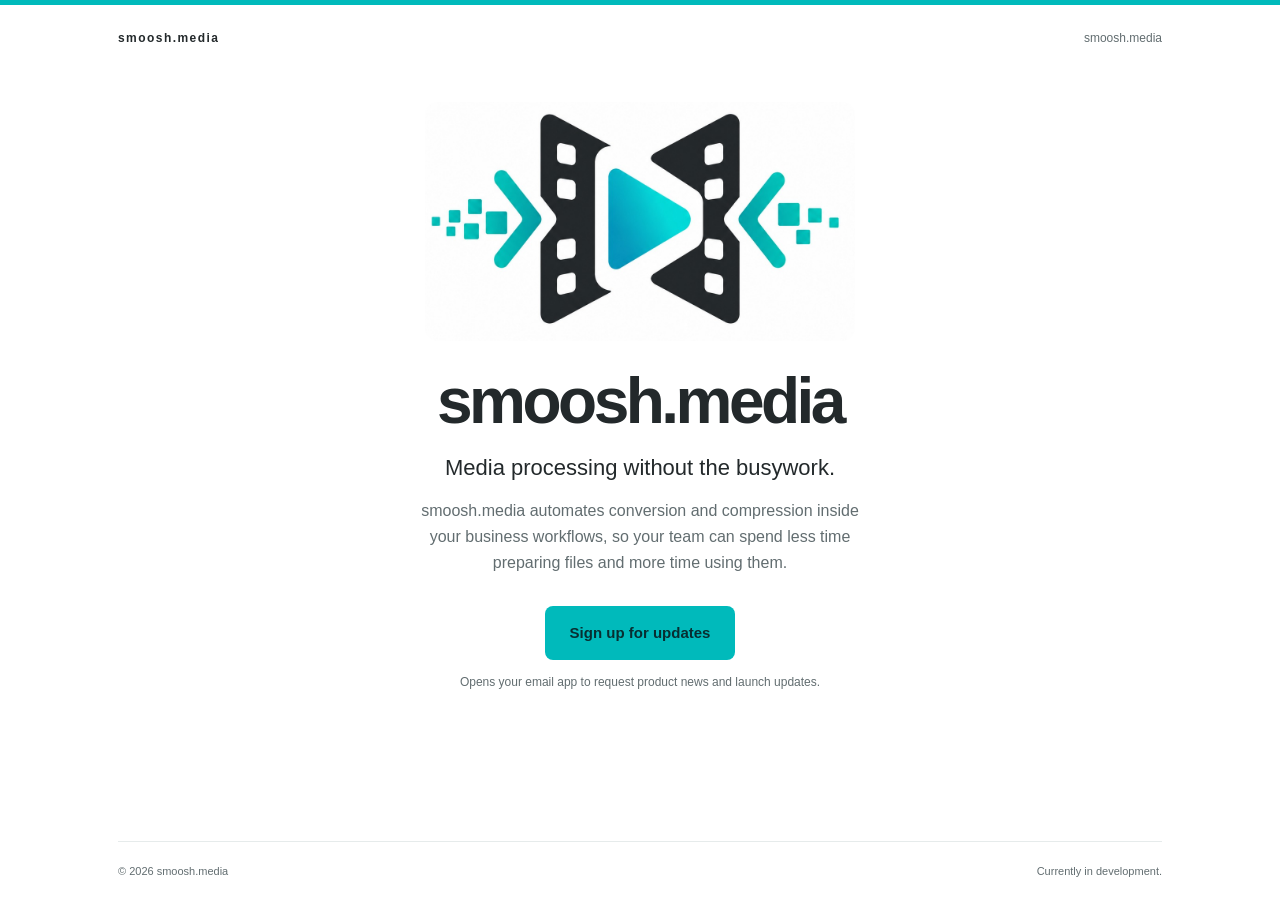
==== index.html @ e1766c4e "Launch smoosh.media landing page" ====
<!doctype html>
<html lang="en">
  <head>
    <meta charset="utf-8">
    <meta name="viewport" content="width=device-width, initial-scale=1">
    <meta name="color-scheme" content="light">
    <meta name="theme-color" content="#ffffff">
    <title>smoosh.media — Media processing without the busywork</title>
    <meta name="description" content="Automatic media conversion and compression inside your business workflows. Spend less time preparing files and more time using them. Sign up for product news and launch updates.">
    <link rel="canonical" href="https://smoosh.media/">
    <meta property="og:type" content="website">
    <meta property="og:site_name" content="smoosh.media">
    <meta property="og:title" content="smoosh.media — Media processing without the busywork">
    <meta property="og:description" content="Automatic conversion and compression inside your business workflows. Spend less time preparing files and more time using them.">
    <meta property="og:url" content="https://smoosh.media/">
    <meta property="og:image" content="https://smoosh.media/assets/logo.jpg">
    <meta property="og:image:alt" content="smoosh.media logo: a teal play button between charcoal film strips">
    <meta property="og:image:width" content="1254">
    <meta property="og:image:height" content="1254">
    <meta name="twitter:card" content="summary">
    <link rel="icon" type="image/jpeg" href="assets/logo.jpg">
    <link rel="stylesheet" href="styles.css">
  </head>
  <body>
    <div class="site">
      <header class="site-header">
        <span class="brand">smoosh.media</span>
        <span class="domain">smoosh.media</span>
      </header>
      <main class="hero">
        <div class="logo">
          <img src="assets/logo.jpg" alt="smoosh.media logo: a teal play button between charcoal film strips" width="1254" height="1254" fetchpriority="high" decoding="async">
        </div>
        <h1>smoosh.media</h1>
        <p class="tagline">Media processing without the busywork.</p>
        <p class="about">smoosh.media automates conversion and compression inside your business workflows, so your team can spend less time preparing files and more time using them.</p>
        <a class="signup" href="mailto:anactualhuman@duck.com?subject=smoosh.media%20updates&amp;body=Please%20add%20me%20to%20smoosh.media%20product%20news%20and%20launch%20updates." aria-describedby="signup-description">Sign up for updates</a>
        <p class="caption" id="signup-description">Opens your email app to request product news and launch updates.</p>
      </main>
      <footer class="site-footer">
        <span>© 2026 smoosh.media</span>
        <span>Currently in development.</span>
      </footer>
    </div>
  </body>
</html>
---- styles.css ----
:root {
  color-scheme: light;
  --paper: #ffffff;
  --ink: #23292b;
  --muted: #626d70;
  --line: #e6ebeb;
  --teal: #00babb;
  font-family: Arial, Helvetica, sans-serif;
  color: var(--ink);
  background: var(--paper);
  -webkit-text-size-adjust: 100%;
}

* {
  box-sizing: border-box;
}

body {
  margin: 0;
  border-top: 5px solid var(--teal);
  background: var(--paper);
}

.site {
  max-width: 1120px;
  min-height: calc(100svh - 5px);
  margin-inline: auto;
  display: flex;
  flex-direction: column;
  container-type: inline-size;
}

.site-header {
  display: flex;
  justify-content: space-between;
  align-items: center;
  gap: 20px;
  padding: 25px 38px;
  font-size: 12px;
  line-height: 1.4;
}

.brand {
  font-weight: 700;
  letter-spacing: .12em;
}

.domain {
  color: var(--muted);
}

.hero {
  flex: 1;
  padding: 30px 28px 68px;
  text-align: center;
}

.logo {
  position: relative;
  overflow: hidden;
  width: min(430px, 100%);
  aspect-ratio: 1.8 / 1;
  margin: 0 auto 26px;
  background: var(--paper);
  border-radius: 14px;
}

.logo img {
  display: block;
  position: absolute;
  width: 115%;
  max-width: none;
  height: auto;
  left: -7.5%;
  top: -50%;
}

h1 {
  margin: 0;
  font-size: clamp(39px, 7.6cqw, 64px);
  line-height: 1.08;
  letter-spacing: -.055em;
  font-weight: 750;
}

.tagline {
  margin: 17px 0 14px;
  font-size: clamp(18px, 2.6cqw, 22px);
  line-height: 1.4;
}

.about {
  max-width: 470px;
  margin: 0 auto;
  color: var(--muted);
  font-size: 16px;
  line-height: 1.65;
}

.signup {
  display: inline-flex;
  justify-content: center;
  align-items: center;
  margin-top: 29px;
  padding: 17px 25px;
  border-radius: 8px;
  background: var(--teal);
  color: #082e31;
  font-size: 15px;
  font-weight: 700;
  line-height: 1.35;
  text-decoration: none;
}

.signup:hover {
  background: #09ccca;
}

.signup:focus-visible {
  outline: 3px solid var(--ink);
  outline-offset: 4px;
}

.caption {
  max-width: 470px;
  margin: 13px auto 0;
  color: var(--muted);
  font-size: 12px;
  line-height: 1.5;
}

.site-footer {
  display: flex;
  flex-wrap: wrap;
  justify-content: space-between;
  gap: 16px;
  margin: 0 38px;
  padding: 21px 0;
  border-top: 1px solid var(--line);
  color: var(--muted);
  font-size: 11px;
  line-height: 1.5;
}

@media (max-width: 440px) {
  .site-header {
    padding: 22px;
    font-size: 11px;
  }

  .hero {
    padding: 27px 22px 45px;
  }

  .logo {
    margin-bottom: 24px;
  }

  .tagline {
    max-width: 250px;
    margin: 17px auto 14px;
  }

  .about {
    font-size: 15px;
  }

  .site-footer {
    margin-inline: 22px;
  }
}
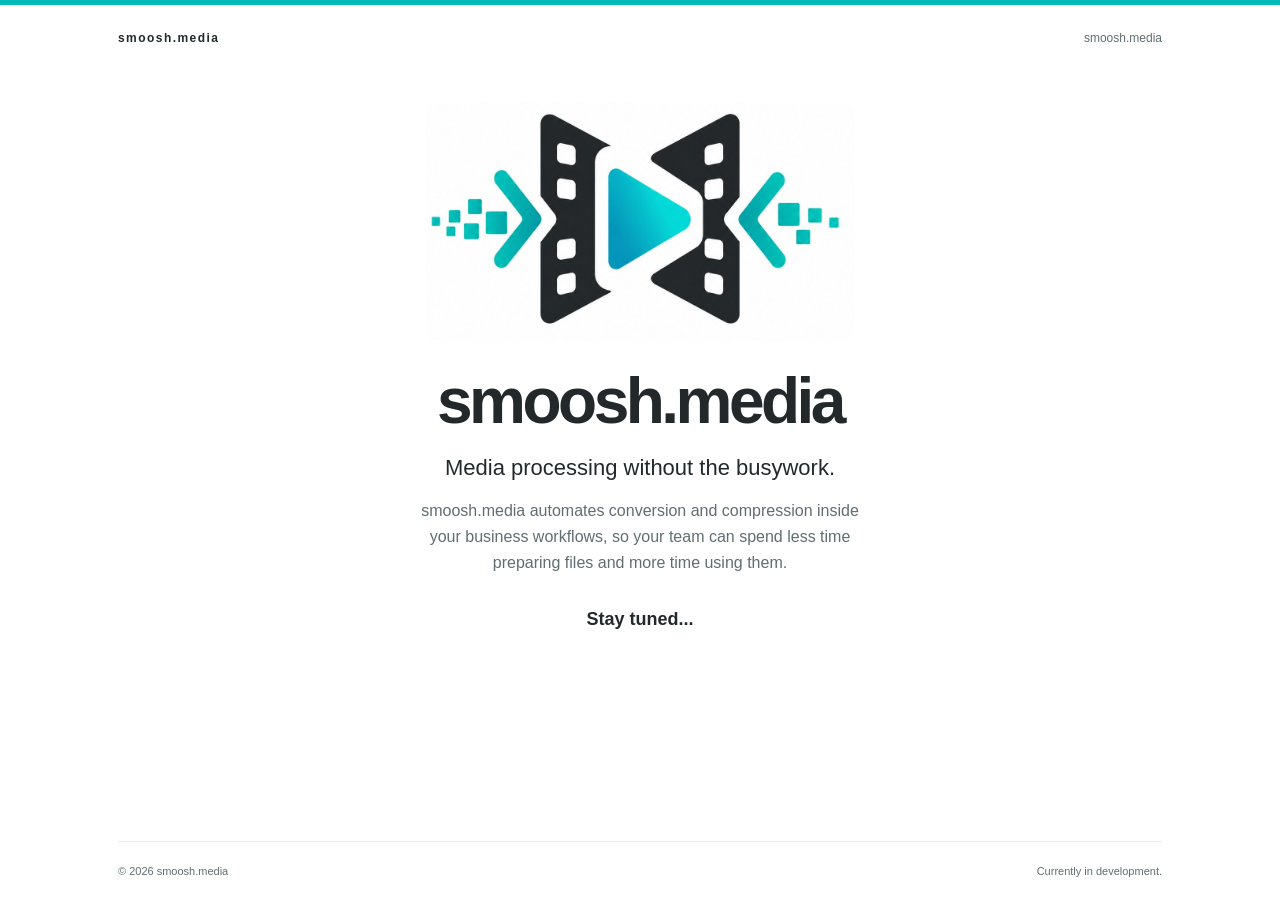
==== commit 109cf39b: "Replace signup button with Stay tuned message" ====
--- a/index.html
+++ b/index.html
@@ -6,7 +6,7 @@
     <meta name="color-scheme" content="light">
     <meta name="theme-color" content="#ffffff">
     <title>smoosh.media — Media processing without the busywork</title>
-    <meta name="description" content="Automatic media conversion and compression inside your business workflows. Spend less time preparing files and more time using them. Sign up for product news and launch updates.">
+    <meta name="description" content="Automatic media conversion and compression inside your business workflows. Spend less time preparing files and more time using them. Stay tuned...">
     <link rel="canonical" href="https://smoosh.media/">
     <meta property="og:type" content="website">
     <meta property="og:site_name" content="smoosh.media">
@@ -34,8 +34,7 @@
         <h1>smoosh.media</h1>
         <p class="tagline">Media processing without the busywork.</p>
         <p class="about">smoosh.media automates conversion and compression inside your business workflows, so your team can spend less time preparing files and more time using them.</p>
-        <a class="signup" href="mailto:anactualhuman@duck.com?subject=smoosh.media%20updates&amp;body=Please%20add%20me%20to%20smoosh.media%20product%20news%20and%20launch%20updates." aria-describedby="signup-description">Sign up for updates</a>
-        <p class="caption" id="signup-description">Opens your email app to request product news and launch updates.</p>
+        <p class="stay-tuned">Stay tuned...</p>
       </main>
       <footer class="site-footer">
         <span>© 2026 smoosh.media</span>
--- a/styles.css
+++ b/styles.css
@@ -97,35 +97,11 @@
   line-height: 1.65;
 }
 
-.signup {
-  display: inline-flex;
-  justify-content: center;
-  align-items: center;
-  margin-top: 29px;
-  padding: 17px 25px;
-  border-radius: 8px;
-  background: var(--teal);
-  color: #082e31;
-  font-size: 15px;
+.stay-tuned {
+  margin: 29px 0 0;
+  color: var(--ink);
+  font-size: 18px;
   font-weight: 700;
-  line-height: 1.35;
-  text-decoration: none;
-}
-
-.signup:hover {
-  background: #09ccca;
-}
-
-.signup:focus-visible {
-  outline: 3px solid var(--ink);
-  outline-offset: 4px;
-}
-
-.caption {
-  max-width: 470px;
-  margin: 13px auto 0;
-  color: var(--muted);
-  font-size: 12px;
   line-height: 1.5;
 }
 
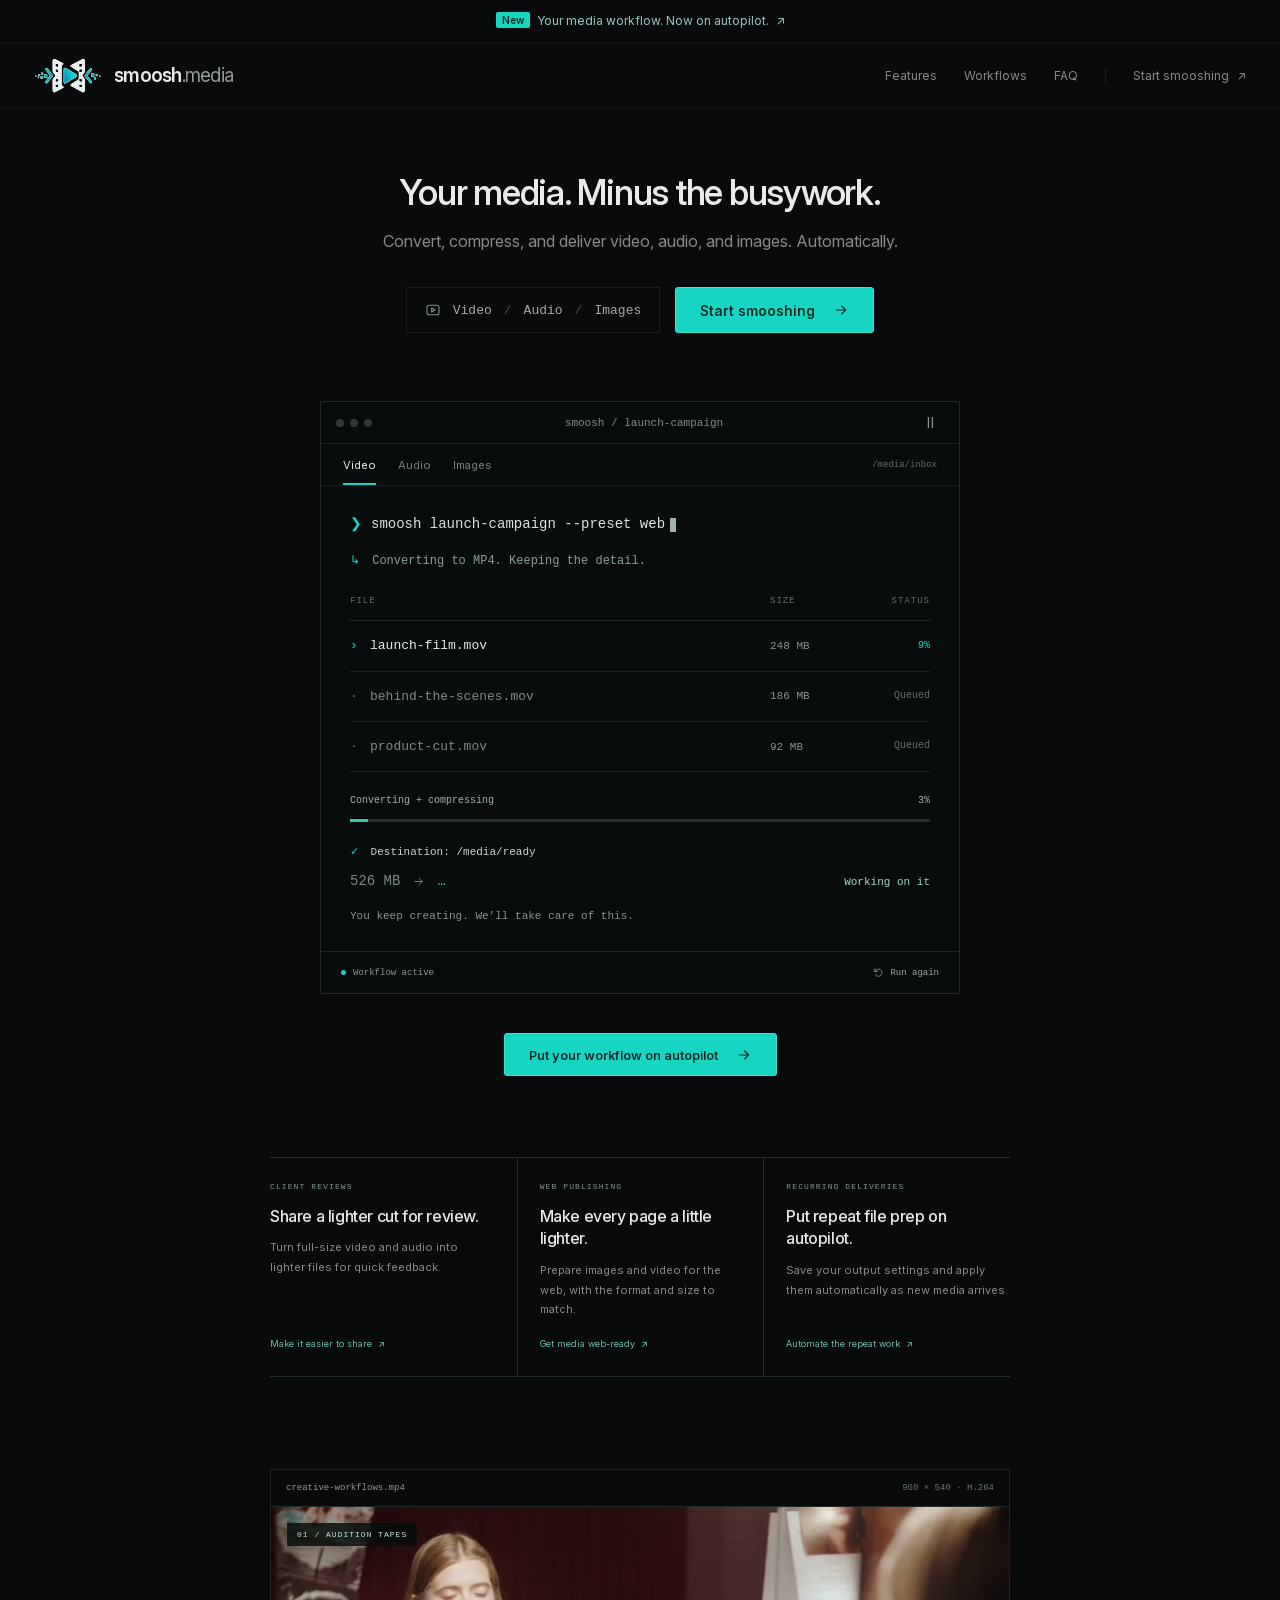
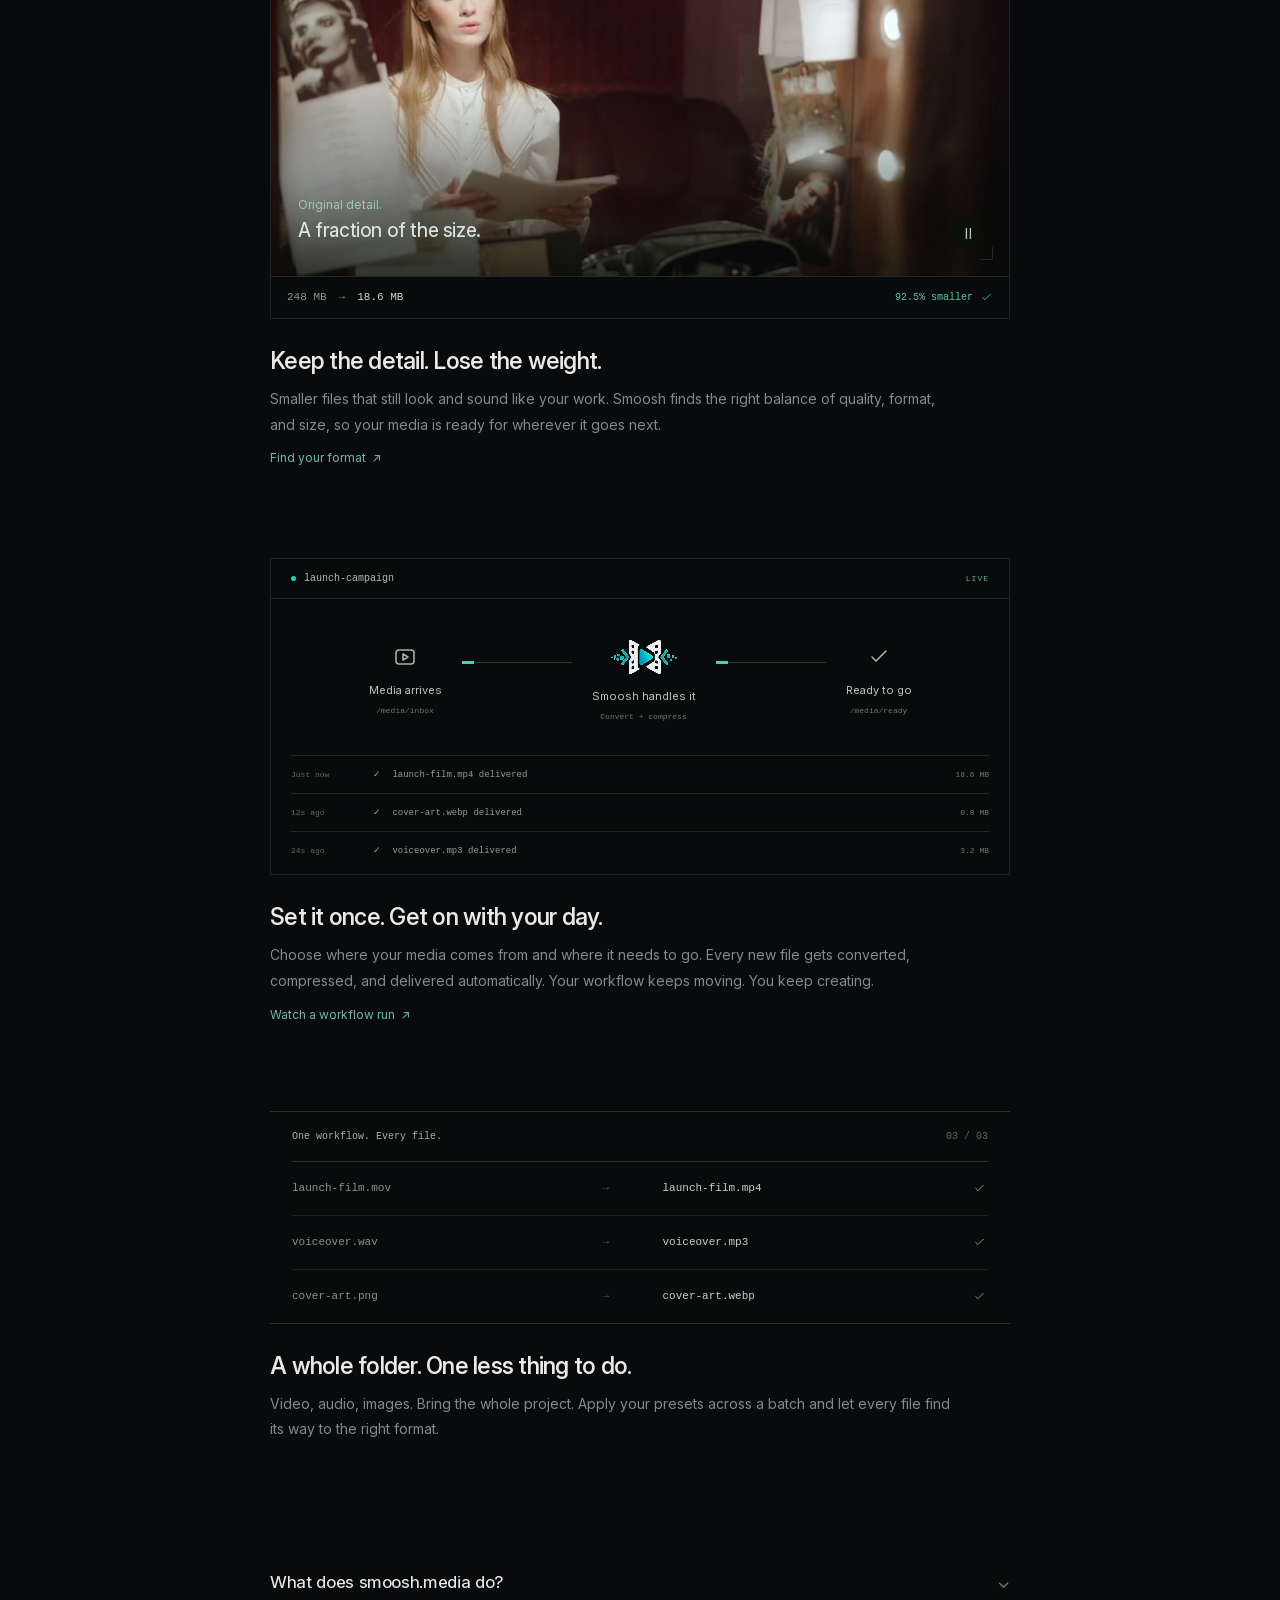
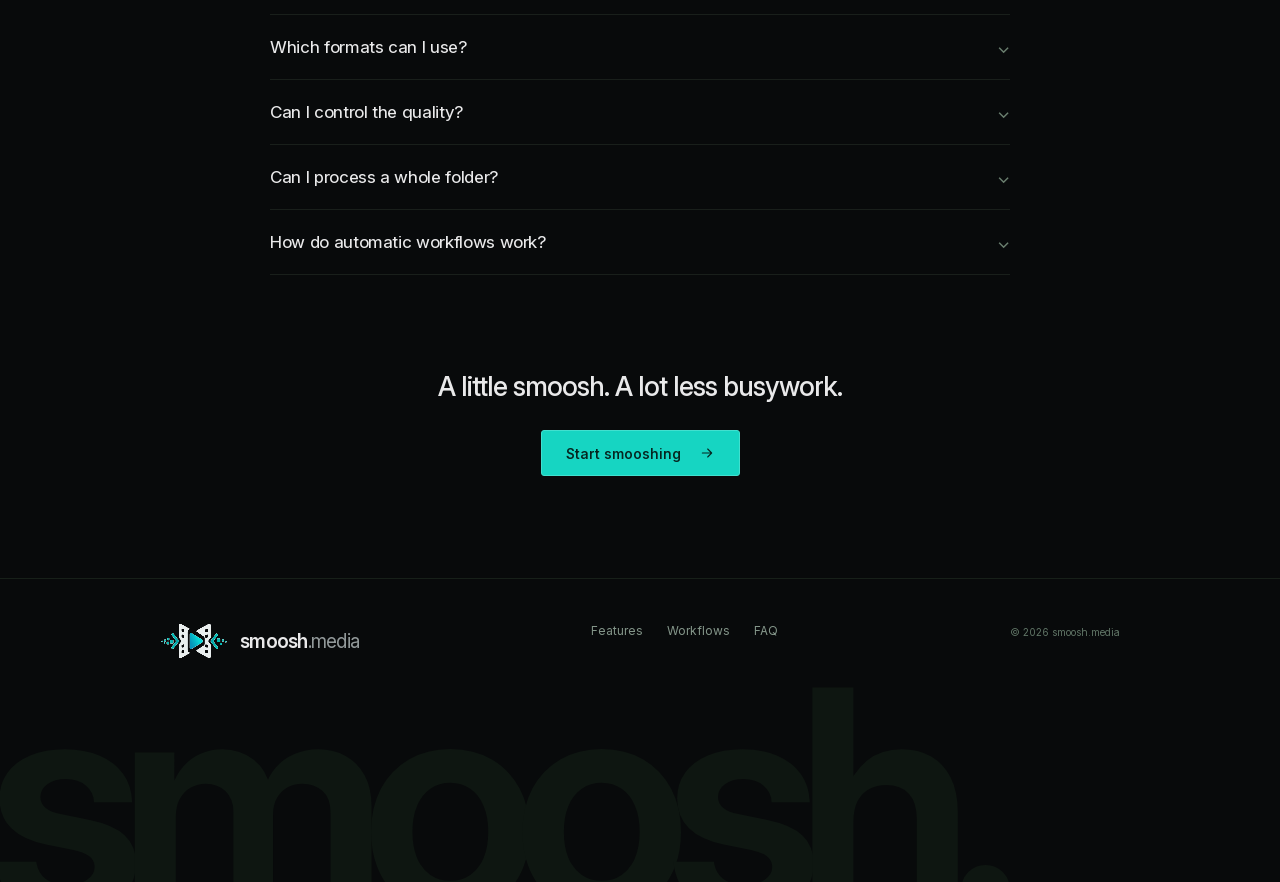
==== commit 508252b5: "Launch redesigned Smoosh Media site with creative workflow montage" ====
--- a/index.html
+++ b/index.html
@@ -1,45 +1,125 @@
 <!doctype html>
 <html lang="en">
-  <head>
-    <meta charset="utf-8">
-    <meta name="viewport" content="width=device-width, initial-scale=1">
-    <meta name="color-scheme" content="light">
-    <meta name="theme-color" content="#ffffff">
-    <title>smoosh.media — Media processing without the busywork</title>
-    <meta name="description" content="Automatic media conversion and compression inside your business workflows. Spend less time preparing files and more time using them. Stay tuned...">
-    <link rel="canonical" href="https://smoosh.media/">
-    <meta property="og:type" content="website">
-    <meta property="og:site_name" content="smoosh.media">
-    <meta property="og:title" content="smoosh.media — Media processing without the busywork">
-    <meta property="og:description" content="Automatic conversion and compression inside your business workflows. Spend less time preparing files and more time using them.">
-    <meta property="og:url" content="https://smoosh.media/">
-    <meta property="og:image" content="https://smoosh.media/assets/logo.jpg">
-    <meta property="og:image:alt" content="smoosh.media logo: a teal play button between charcoal film strips">
-    <meta property="og:image:width" content="1254">
-    <meta property="og:image:height" content="1254">
-    <meta name="twitter:card" content="summary">
-    <link rel="icon" type="image/jpeg" href="assets/logo.jpg">
-    <link rel="stylesheet" href="styles.css">
-  </head>
-  <body>
-    <div class="site">
-      <header class="site-header">
-        <span class="brand">smoosh.media</span>
-        <span class="domain">smoosh.media</span>
-      </header>
-      <main class="hero">
-        <div class="logo">
-          <img src="assets/logo.jpg" alt="smoosh.media logo: a teal play button between charcoal film strips" width="1254" height="1254" fetchpriority="high" decoding="async">
+<head>
+  <meta charset="utf-8">
+  <meta name="viewport" content="width=device-width, initial-scale=1">
+  <meta name="color-scheme" content="dark">
+  <meta name="theme-color" content="#090b0c">
+  <title>smoosh.media — Media processing without the busywork</title>
+  <meta name="description" content="Convert, compress, and deliver video, audio, and images. Automatically. Your media, minus the busywork.">
+  <link rel="canonical" href="https://smoosh.media/">
+  <meta property="og:type" content="website">
+  <meta property="og:site_name" content="smoosh.media">
+  <meta property="og:title" content="smoosh.media — Media processing without the busywork">
+  <meta property="og:description" content="Convert, compress, and deliver video, audio, and images. Automatically. Your media, minus the busywork.">
+  <meta property="og:url" content="https://smoosh.media/">
+  <meta property="og:image" content="https://smoosh.media/assets/logo.jpg">
+  <meta property="og:image:alt" content="smoosh.media logo: a teal play button between charcoal film strips">
+  <meta property="og:image:width" content="1254">
+  <meta property="og:image:height" content="1254">
+  <meta name="twitter:card" content="summary">
+  <link rel="icon" type="image/jpeg" href="assets/logo.jpg">
+  <link rel="stylesheet" href="styles.css">
+  <script src="script.js" defer></script>
+</head>
+<body>
+  <svg class="icon-library" xmlns="http://www.w3.org/2000/svg" aria-hidden="true">
+    <symbol id="icon-arrow" viewBox="0 0 24 24"><path d="M5 12h14m-6-6 6 6-6 6"/></symbol>
+    <symbol id="icon-video" viewBox="0 0 24 24"><rect x="3" y="5" width="18" height="14" rx="3"/><path d="m10 9 5 3-5 3Z"/></symbol>
+    <symbol id="icon-audio" viewBox="0 0 24 24"><path d="M4 10v4m4-7v10m4-14v18m4-14v10m4-7v4"/></symbol>
+    <symbol id="icon-image" viewBox="0 0 24 24"><rect x="3" y="3" width="18" height="18" rx="3"/><circle cx="8" cy="8" r="1"/><path d="m3 17 6-6 4 4 3-3 5 5"/></symbol>
+    <symbol id="icon-check" viewBox="0 0 24 24"><path d="m5 12 4 4L19 6"/></symbol>
+    <symbol id="icon-replay" viewBox="0 0 24 24"><path d="M4 10a8 8 0 1 1 1 7M4 4v6h6"/></symbol>
+    <symbol id="icon-github" viewBox="0 0 24 24"><path d="M9 19c-4 1-4-2-6-2m13 5v-3.5c0-1-.3-1.7-.8-2.2 2.8-.3 5.8-1.4 5.8-6.3a5 5 0 0 0-1.3-3.5c.1-.4.6-1.7-.1-3.5 0 0-1.1-.4-3.6 1.3a12 12 0 0 0-6 0C6.5 2.6 5.4 3 5.4 3c-.7 1.8-.2 3.1-.1 3.5A5 5 0 0 0 4 10c0 4.9 3 6 5.8 6.3-.5.5-.8 1.2-.8 2.2V22"/></symbol>
+  </svg>
+  <a class="skip-link" href="#main">Skip to content</a>
+  <div class="announcement"><a href="#automate"><span class="new-label">New</span> Your media workflow. Now on autopilot. <span aria-hidden="true">↗</span></a></div>
+  <header class="site-header">
+    <a class="brand" href="./" aria-label="smoosh.media home"><span class="brand-logo" aria-hidden="true"><img src="assets/logo-dark.svg" alt="" width="1080" height="560" decoding="async"></span>smoosh<span class="brand-domain">.media</span></a>
+    <nav aria-label="Main navigation"><a href="#compress">Features</a><a href="#automate">Workflows</a><a href="#faq">FAQ</a><a class="nav-start" href="#workflow">Start smooshing <span aria-hidden="true">↗</span></a></nav>
+  </header>
+  <main id="main">
+    <section class="hero" aria-labelledby="hero-title">
+      <h1 id="hero-title">Your media. Minus the busywork.</h1>
+      <p>Convert, compress, and deliver video, audio, and images. Automatically.</p>
+      <div class="hero-actions"><span class="format-command"><svg class="icon" aria-hidden="true"><use href="#icon-video"/></svg> Video <span>/</span> Audio <span>/</span> Images</span><a class="button" href="#workflow">Start smooshing <svg class="icon" aria-hidden="true"><use href="#icon-arrow"/></svg></a></div>
+    </section>
+
+    <section class="workflow-section" id="workflow" aria-labelledby="workflow-title">
+      <div class="workflow-screen" data-stage="complete">
+        <div class="window-bar"><span class="window-dots" aria-hidden="true"><i></i><i></i><i></i></span><h2 id="workflow-title">smoosh / launch-campaign</h2><button id="workflow-toggle" class="icon-button" type="button" aria-label="Pause workflow animation"><span class="pause-glyph" aria-hidden="true">Ⅱ</span></button></div>
+        <div class="workspace-tabs" role="group" aria-label="Media workflow"><button type="button" data-media="video" aria-pressed="true">Video</button><button type="button" data-media="audio" aria-pressed="false">Audio</button><button type="button" data-media="image" aria-pressed="false">Images</button><span class="workspace-location">/media/inbox</span></div>
+        <div class="terminal-body">
+          <p class="terminal-command"><span aria-hidden="true">❯</span> <span id="typed-command">smoosh launch-campaign --preset web</span><span class="cursor" aria-hidden="true"></span></p>
+          <p class="terminal-heading"><span class="terminal-marker" aria-hidden="true">↳</span> <span id="terminal-heading">3 files found. Let's lighten the load.</span></p>
+          <div class="queue" aria-label="Media processing queue">
+            <div class="queue-header"><span>FILE</span><span>SIZE</span><span>STATUS</span></div>
+            <div class="queue-row" data-row="0" data-state="done"><span class="queue-file"><span class="row-marker" aria-hidden="true">✓</span><span class="file-name">launch-film.mp4</span></span><span class="queue-size">18.6 MB</span><span class="queue-state">Done</span></div>
+            <div class="queue-row" data-row="1" data-state="done"><span class="queue-file"><span class="row-marker" aria-hidden="true">✓</span><span class="file-name">behind-the-scenes.mp4</span></span><span class="queue-size">13.9 MB</span><span class="queue-state">Done</span></div>
+            <div class="queue-row" data-row="2" data-state="done"><span class="queue-file"><span class="row-marker" aria-hidden="true">✓</span><span class="file-name">product-cut.mp4</span></span><span class="queue-size">6.9 MB</span><span class="queue-state">Done</span></div>
+          </div>
+          <div class="encoding"><div class="encoding-label"><span id="encoding-status">Optimized for the web</span><span id="encoding-percent">100%</span></div><div class="encoding-track"><div id="encoding-progress"></div></div></div>
+          <div class="terminal-result"><p><span class="terminal-marker" aria-hidden="true">✓</span> <span id="delivery-status">3 files delivered to /media/ready</span></p><p class="result-sizes"><span id="original-total">526 MB</span><svg class="icon" aria-hidden="true"><use href="#icon-arrow"/></svg><strong id="output-total">39.4 MB</strong><span class="saved-label" id="saved-label">92.5% lighter</span></p></div>
+          <p class="terminal-finish" id="terminal-finish">Same content. A lot less file.</p>
         </div>
-        <h1>smoosh.media</h1>
-        <p class="tagline">Media processing without the busywork.</p>
-        <p class="about">smoosh.media automates conversion and compression inside your business workflows, so your team can spend less time preparing files and more time using them.</p>
-        <p class="stay-tuned">Stay tuned...</p>
-      </main>
-      <footer class="site-footer">
-        <span>© 2026 smoosh.media</span>
-        <span>Currently in development.</span>
-      </footer>
-    </div>
-  </body>
+        <div class="workspace-footer"><span><span class="status-dot"></span> Workflow active</span><button class="text-button" id="replay" type="button"><svg class="icon" aria-hidden="true"><use href="#icon-replay"/></svg>Run again</button></div>
+      </div>
+      <a class="button workspace-cta" href="#automate">Put your workflow on autopilot <svg class="icon" aria-hidden="true"><use href="#icon-arrow"/></svg></a>
+    </section>
+
+    <section id="use-cases" class="use-cases content-width" aria-label="Built for your everyday media work">
+      <a class="use-case" href="#compress">
+        <span class="use-case-label">CLIENT REVIEWS</span>
+        <h2>Share a lighter cut for review.</h2>
+        <p>Turn full-size video and audio into lighter files for quick feedback.</p>
+        <span class="use-case-link">Make it easier to share <span aria-hidden="true">↗</span></span>
+      </a>
+      <a class="use-case" href="#compress">
+        <span class="use-case-label">WEB PUBLISHING</span>
+        <h2>Make every page a little lighter.</h2>
+        <p>Prepare images and video for the web, with the format and size to match.</p>
+        <span class="use-case-link">Get media web-ready <span aria-hidden="true">↗</span></span>
+      </a>
+      <a class="use-case" href="#automate">
+        <span class="use-case-label">RECURRING DELIVERIES</span>
+        <h2>Put repeat file prep on autopilot.</h2>
+        <p>Save your output settings and apply them automatically as new media arrives.</p>
+        <span class="use-case-link">Automate the repeat work <span aria-hidden="true">↗</span></span>
+      </a>
+    </section>
+
+    <section class="feature-section content-width" id="compress" aria-labelledby="compress-title">
+      <div class="film-visual">
+        <div class="film-topline"><span>creative-workflows.mp4</span><span>960 × 540 <span aria-hidden="true">·</span> H.264</span></div>
+        <div class="film-stage"><video id="product-film" controls loop muted playsinline preload="metadata" poster="assets/creative-workflows-poster.jpg" aria-label="People preparing auditions, editing a rough cut, collaborating on delivery, and recording creator content"><source src="assets/creative-workflows.mp4" type="video/mp4"></video><span class="film-scene" id="film-scene" aria-hidden="true">01 / AUDITION TAPES</span><span class="film-corner film-corner-tl" aria-hidden="true"></span><span class="film-corner film-corner-br" aria-hidden="true"></span><div class="film-caption"><span>Original detail.<br><strong>A fraction of the size.</strong></span><button class="film-toggle icon-button" type="button" id="film-toggle" aria-label="Pause video"><span aria-hidden="true">Ⅱ</span></button></div></div>
+        <div class="film-stats"><span>248 MB <span aria-hidden="true">→</span> <strong>18.6 MB</strong></span><span class="film-saving">92.5% smaller <svg class="icon" aria-hidden="true"><use href="#icon-check"/></svg></span></div>
+      </div>
+      <div class="feature-copy"><h2 id="compress-title">Keep the detail. Lose the weight.</h2><p>Smaller files that still look and sound like your work. Smoosh finds the right balance of quality, format, and size, so your media is ready for wherever it goes next.</p><a class="inline-link" href="#workflow">Find your format <span aria-hidden="true">↗</span></a></div>
+    </section>
+
+    <section class="feature-section content-width" id="automate" aria-labelledby="automate-title">
+      <div class="automation-visual">
+        <div class="automation-header"><span><span class="status-dot"></span> launch-campaign</span><span class="automation-state">LIVE</span></div>
+        <div class="pipeline"><div class="pipeline-step"><svg class="icon" aria-hidden="true"><use href="#icon-video"/></svg><span>Media arrives</span><small>/media/inbox</small></div><span class="pipeline-line" aria-hidden="true"><i></i></span><div class="pipeline-step pipeline-smoosh"><span class="mini-mark" aria-hidden="true"><img src="assets/logo-dark.svg" alt="" width="1080" height="560" loading="lazy" decoding="async"></span><span>Smoosh handles it</span><small>Convert + compress</small></div><span class="pipeline-line" aria-hidden="true"><i></i></span><div class="pipeline-step"><svg class="icon" aria-hidden="true"><use href="#icon-check"/></svg><span>Ready to go</span><small>/media/ready</small></div></div>
+        <div class="activity-feed"><div class="activity-row"><span class="feed-time">Just now</span><span><span class="activity-check" aria-hidden="true">✓</span> launch-film.mp4 delivered</span><span>18.6 MB</span></div><div class="activity-row"><span class="feed-time">12s ago</span><span><span class="activity-check" aria-hidden="true">✓</span> cover-art.webp delivered</span><span>0.8 MB</span></div><div class="activity-row"><span class="feed-time">24s ago</span><span><span class="activity-check" aria-hidden="true">✓</span> voiceover.mp3 delivered</span><span>3.2 MB</span></div></div>
+      </div>
+      <div class="feature-copy"><h2 id="automate-title">Set it once. Get on with your day.</h2><p>Choose where your media comes from and where it needs to go. Every new file gets converted, compressed, and delivered automatically. Your workflow keeps moving. You keep creating.</p><a class="inline-link" href="#workflow">Watch a workflow run <span aria-hidden="true">↗</span></a></div>
+    </section>
+
+    <section class="feature-section content-width batch-section" aria-labelledby="batch-title">
+      <div class="batch-visual"><div class="batch-title"><span>One workflow. Every file.</span><span>03 / 03</span></div><div class="batch-line"><span>launch-film.mov</span><span class="batch-arrow" aria-hidden="true">→</span><span>launch-film.mp4</span><svg class="icon" aria-hidden="true"><use href="#icon-check"/></svg></div><div class="batch-line"><span>voiceover.wav</span><span class="batch-arrow" aria-hidden="true">→</span><span>voiceover.mp3</span><svg class="icon" aria-hidden="true"><use href="#icon-check"/></svg></div><div class="batch-line"><span>cover-art.png</span><span class="batch-arrow" aria-hidden="true">→</span><span>cover-art.webp</span><svg class="icon" aria-hidden="true"><use href="#icon-check"/></svg></div></div>
+      <div class="feature-copy"><h2 id="batch-title">A whole folder. One less thing to do.</h2><p>Video, audio, images. Bring the whole project. Apply your presets across a batch and let every file find its way to the right format.</p></div>
+    </section>
+
+    <section class="faq content-width" id="faq" aria-label="Frequently asked questions">
+      <details><summary>What does smoosh.media do?<span aria-hidden="true">⌄</span></summary><p>Smoosh converts, compresses, and delivers your video, audio, and images. Prepare one file or put a whole workflow on autopilot, with output settings that fit the way you work.</p></details>
+      <details><summary>Which formats can I use?<span aria-hidden="true">⌄</span></summary><p>Work with your everyday video, audio, and image formats, including MOV, MP4, WAV, MP3, PNG, JPEG, WebP, and AVIF. Choose a format yourself or use a preset for web, sharing, and storage.</p></details>
+      <details><summary>Can I control the quality?<span aria-hidden="true">⌄</span></summary><p>Yes. Choose your output format, resolution, and quality, then save those settings as a preset. Keep more detail for final delivery or make a lighter version for a quick review.</p></details>
+      <details><summary>Can I process a whole folder?<span aria-hidden="true">⌄</span></summary><p>Absolutely. Add a batch or connect a folder to a workflow. Smoosh applies your settings to each file and keeps the results together, ready for the next step.</p></details>
+      <details><summary>How do automatic workflows work?<span aria-hidden="true">⌄</span></summary><p>Pick an input, choose your conversion and compression settings, and set a destination. New media is prepared and delivered as it arrives. Set it once, then let it run.</p></details>
+    </section>
+    <section class="closing content-width" aria-labelledby="closing-title"><h2 id="closing-title">A little smoosh. A lot less busywork.</h2><a class="button" href="#workflow">Start smooshing <svg class="icon" aria-hidden="true"><use href="#icon-arrow"/></svg></a></section>
+  </main>
+  <footer class="site-footer"><div class="footer-inner"><a class="brand" href="./"><span class="brand-logo" aria-hidden="true"><img src="assets/logo-dark.svg" alt="" width="1080" height="560" decoding="async"></span>smoosh<span class="brand-domain">.media</span></a><div><a href="#compress">Features</a><a href="#automate">Workflows</a><a href="#faq">FAQ</a></div><span>© 2026 smoosh.media</span></div><span class="footer-wordmark" aria-hidden="true">smoosh.</span></footer>
+</body>
 </html>
--- a/styles.css
+++ b/styles.css
@@ -1,147 +1,320 @@
+@font-face {
+  font-family: Inter;
+  src: url('assets/InterVariable.woff2') format('woff2');
+  font-weight: 100 900;
+  font-style: normal;
+  font-display: swap;
+}
 :root {
-  color-scheme: light;
-  --paper: #ffffff;
-  --ink: #23292b;
-  --muted: #626d70;
-  --line: #e6ebeb;
-  --teal: #00babb;
-  font-family: Arial, Helvetica, sans-serif;
-  color: var(--ink);
-  background: var(--paper);
+  color-scheme: dark;
+  --bg: #080a0b;
+  --text: #e9e9ea;
+  --muted: #85898b;
+  --line: #1b1f21;
+  --teal: #16d5c2;
+  --mono: 'SFMono-Regular', Consolas, 'Liberation Mono', monospace;
+  font-family: Inter, system-ui, sans-serif;
+  background: var(--bg);
+  color: var(--text);
+  font-synthesis: none;
   -webkit-text-size-adjust: 100%;
 }
+* { box-sizing: border-box; }
+html { scroll-behavior: smooth; scroll-padding-top: 40px; }
+body { margin: 0; }
+button, a, summary { -webkit-tap-highlight-color: transparent; }
+button { font: inherit; color: inherit; }
+button, summary { cursor: pointer; }
+a { color: inherit; text-decoration: none; }
+a:focus-visible, button:focus-visible, summary:focus-visible { outline: 2px solid var(--teal); outline-offset: 5px; }
+p, h1, h2 { margin: 0; }
+.icon-library { position: absolute; width: 0; height: 0; overflow: hidden; }
+.icon { width: 19px; height: 19px; fill: none; stroke: currentColor; stroke-width: 1.6; stroke-linecap: round; stroke-linejoin: round; flex-shrink: 0; }
+.skip-link { position: absolute; top: -80px; left: 20px; z-index: 10; padding: 12px; background: var(--teal); color: #031c18; }
+.skip-link:focus { top: 8px; }
+.announcement { min-height: 43px; padding: 12px 20px; border-bottom: 1px solid #111517; text-align: center; font-size: 12px; color: #98c6c0; }
+.announcement a { display: inline-flex; align-items: center; justify-content: center; gap: 7px; }
+.announcement a:hover { color: #d6ece9; }
+.new-label { background: var(--teal); color: #042924; padding: 2px 6px; font-size: 10px; font-weight: 600; border-radius: 2px; }
+.site-header { min-height: 66px; padding: 0 34px; border-bottom: 1px solid #111517; display: flex; align-items: center; justify-content: space-between; gap: 25px; }
+.brand { display: inline-flex; align-items: center; font-size: 19px; font-weight: 600; letter-spacing: -.75px; white-space: nowrap; }
+/* The original artwork is embedded in a transparent, dark-background SVG. */
+.brand-logo, .mini-mark { position: relative; display: inline-block; overflow: hidden; flex-shrink: 0; aspect-ratio: 1080 / 560; }
+.brand-logo { width: 68px; margin-right: 12px; }
+.brand-logo img, .mini-mark img { display: block; width: 100%; height: 100%; object-fit: contain; }
+.brand-domain { color: #92999a; font-weight: 400; }
+.site-header nav { display: flex; align-items: center; gap: 27px; font-size: 12px; color: var(--muted); }
+nav a:hover, .footer-inner a:hover { color: var(--text); }
+.nav-start { border-left: 1px solid var(--line); padding-left: 27px; }
+.nav-start span { margin-left: 5px; }
+.hero { text-align: center; padding: 62px 24px 0; }
+.hero h1 { font-size: clamp(28px, 3.1vw, 35px); line-height: 1.25; font-weight: 550; letter-spacing: -1.25px; }
+.hero>p { margin-top: 13px; font-size: 16px; line-height: 1.65; color: var(--muted); }
+.hero-actions { display: flex; align-items: stretch; justify-content: center; gap: 15px; margin-top: 33px; }
+.format-command { display: inline-flex; align-items: center; justify-content: center; gap: 12px; padding: 0 18px; border: 1px solid #181d1f; color: #a5aaab; font: 13px var(--mono); }
+.format-command .icon { width: 16px; height: 16px; color: #7d9290; }
+.format-command>span { color: #444f50; }
+.button { display: inline-flex; justify-content: center; align-items: center; gap: 18px; min-height: 46px; padding: 0 24px; border: 1px solid #41e0cf; border-radius: 3px; background: var(--teal); color: #06251f; font-size: 14px; font-weight: 550; transition: background .15s; }
+.button:hover { background: #50e4d3; }
+.button .icon { width: 16px; height: 16px; }
+.workflow-section { max-width: 688px; margin: 68px auto 0; padding: 0 24px; text-align: center; }
+.workflow-screen { text-align: left; border: 1px solid #24282a; background: #090c0d; }
+.window-bar { display: flex; align-items: center; justify-content: space-between; height: 42px; padding: 0 15px; border-bottom: 1px solid #1a1f21; }
+.window-dots { display: flex; align-items: center; gap: 6px; }
+.window-dots i { width: 8px; height: 8px; border-radius: 50%; background: #32383a; }
+.window-bar h2 { font: 11px var(--mono); font-weight: 400; color: #828a8d; }
+.icon-button { width: 28px; height: 28px; border: 0; background: transparent; display: grid; place-items: center; padding: 0; color: #899294; font-size: 15px; }
+.icon-button:hover { color: var(--teal); }
+.workspace-tabs { display: flex; align-items: center; padding: 0 22px; gap: 22px; border-bottom: 1px solid #181d1f; min-height: 42px; }
+.workspace-tabs button { padding: 13px 0 11px; border: 0; border-bottom: 2px solid transparent; background: none; color: #777f82; font-size: 11px; }
+.workspace-tabs button[aria-pressed=true] { color: #e4e8e7; border-color: var(--teal); }
+.workspace-tabs button:hover { color: #e4e8e7; }
+.workspace-location { margin-left: auto; font: 9px var(--mono); color: #606b70; }
+.terminal-body { padding: 27px 29px 26px; font: 14px/1.65 var(--mono); }
+.terminal-command { display: flex; gap: 9px; align-items: center; min-height: 23px; color: #dce1df; white-space: nowrap; }
+.terminal-command>span:first-child { color: var(--teal); }
+.cursor { display: inline-block; background: #a3b2ad; width: 6px; height: 14px; animation: blink 1.2s steps(1) infinite; margin-left: -4px; }
+.terminal-heading { font-size: 12px; margin-top: 16px; color: #899e96; min-height: 20px; }
+.terminal-marker { margin-right: 5px; color: var(--teal); }
+.queue { margin-top: 22px; }
+.queue-header, .queue-row { display: grid; grid-template-columns: minmax(0, 1fr) 70px 76px; align-items: center; column-gap: 14px; }
+.queue-header { font-size: 9px; letter-spacing: 1px; color: #63706f; padding-bottom: 11px; border-bottom: 1px solid #252d2d; }
+.queue-header>span:last-child { text-align: right; }
+.queue-row { padding: 14px 0; border-bottom: 1px solid #1b2323; font-size: 13px; }
+.queue-file { min-width: 0; display: flex; gap: 9px; align-items: center; }
+.file-name { overflow: hidden; text-overflow: ellipsis; white-space: nowrap; }
+.row-marker { color: #61716b; width: 11px; flex-shrink: 0; }
+.queue-size { color: #89938f; font-size: 11px; }
+.queue-state { color: #a0baa9; font-size: 10px; text-align: right; }
+.queue-row[data-state=done] .row-marker { color: #48d5ad; }
+.queue-row[data-state=active] .queue-state, .queue-row[data-state=active] .row-marker { color: var(--teal); }
+.queue-row[data-state=queued] { color: #818986; }
+.queue-row[data-state=queued] .queue-state { color: #656f6d; }
+.encoding { margin-top: 21px; }
+.encoding-label { display: flex; align-items: center; justify-content: space-between; font-size: 10px; color: #a2b2a9; }
+.encoding-track { height: 3px; margin-top: 9px; background: #25302d; }
+#encoding-progress { width: 100%; height: 100%; background: #35cba2; transition: width .2s linear; }
+.terminal-result { margin-top: 21px; min-height: 64px; }
+.terminal-result>p:first-child { font-size: 11px; color: #c9d4cd; }
+.result-sizes { display: flex; align-items: center; gap: 12px; margin-top: 9px; }
+.result-sizes>span:first-child { color: #798980; }
+.result-sizes .icon { width: 13px; height: 13px; color: #788d82; }
+.result-sizes strong { font-weight: 400; color: #58e3b7; }
+.saved-label { margin-left: auto; color: #a8d7bb; font-size: 11px; }
+.terminal-finish { font-size: 11px; color: #84968a; min-height: 17px; }
+.workspace-footer { display: flex; align-items: center; justify-content: space-between; gap: 12px; border-top: 1px solid #1e2823; padding: 11px 20px; font: 9px var(--mono); color: #849b8c; }
+.workspace-footer>span { display: flex; align-items: center; gap: 7px; }
+.status-dot { display: inline-block; width: 5px; height: 5px; border-radius: 50%; background: var(--teal); flex-shrink: 0; }
+.text-button { display: inline-flex; align-items: center; gap: 6px; padding: 4px 0; border: 0; background: none; color: #9ba9a1; font: 9px var(--mono); }
+.text-button:hover { color: var(--teal); }
+.text-button .icon { width: 11px; height: 11px; }
+.workspace-cta { margin-top: 39px; font-size: 13px; min-height: 43px; }
+.content-width { max-width: 788px; padding: 0 24px; margin-left: auto; margin-right: auto; }
+.use-cases { display: grid; grid-template-columns: repeat(3, minmax(0, 1fr)); margin-top: 81px; }
+.use-case { display: flex; flex-direction: column; padding: 24px 22px 24px 0; border-top: 1px solid #243028; border-bottom: 1px solid #243028; }
+.use-case + .use-case { padding-left: 22px; border-left: 1px solid #243028; }
+.use-case:last-child { padding-right: 0; }
+.use-case-label { font: 8px var(--mono); letter-spacing: 1.1px; color: #82988b; }
+.use-case h2 { margin-top: 14px; font-size: 16px; font-weight: 500; letter-spacing: -.4px; line-height: 1.4; }
+.use-case p { margin-top: 11px; margin-bottom: 17px; color: var(--muted); font-size: 11px; line-height: 1.8; }
+.use-case-link { margin-top: auto; color: #70b9ac; font-size: 9px; line-height: 1.6; }
+.use-case-link>span { margin-left: 3px; }
+.use-case:hover .use-case-link { color: var(--teal); }
+.feature-section { margin-top: 92px; }
+.film-visual { border: 1px solid #1d2523; }
+.film-topline { display: flex; justify-content: space-between; align-items: center; gap: 10px; min-height: 37px; padding: 0 15px; font: 9px var(--mono); color: #8c9993; border-bottom: 1px solid #202b25; }
+.film-topline>span:last-child { color: #667a6d; }
+.film-stage { position: relative; overflow: hidden; aspect-ratio: 16/8; background: #090f10; }
+.film-stage video { display: block; width: 100%; height: 100%; object-fit: cover; }
+.film-stage::after { content: ''; position: absolute; inset: 0; background: linear-gradient(transparent 50%, #040a09b3); pointer-events: none; }
+.film-scene { position: absolute; top: 16px; left: 16px; z-index: 1; padding: 7px 10px; background: #080f0bd9; color: #c8e4d7; font: 8px var(--mono); letter-spacing: 1px; pointer-events: none; }
+.film-corner { position: absolute; width: 13px; height: 13px; border-color: #548676; border-style: solid; opacity: .7; }
+.film-corner-tl { top: 16px; left: 16px; border-width: 1px 0 0 1px; }
+.film-corner-br { bottom: 16px; right: 16px; border-width: 0 1px 1px 0; }
+.film-caption { position: absolute; z-index: 1; bottom: 28px; left: 27px; right: 27px; display: flex; align-items: end; justify-content: space-between; color: #9ec7b7; font-size: 12px; line-height: 1.7; }
+.film-caption strong { font-weight: 450; font-size: 19px; color: #d8e9df; letter-spacing: -.4px; }
+.film-toggle { color: #b1cabe; background: #08110d7a; }
+.film-stats { display: flex; justify-content: space-between; gap: 10px; align-items: center; padding: 14px 16px; font: 11px var(--mono); border-top: 1px solid #202b25; }
+.film-stats>span:first-child { display: flex; align-items: center; gap: 12px; color: #88998d; }
+.film-stats strong { color: #c4ddca; font-weight: 400; }
+.film-saving { display: inline-flex; align-items: center; gap: 7px; font-size: 10px; color: #55cda6; }
+.film-saving .icon { width: 13px; height: 13px; }
+.feature-copy { margin-top: 27px; }
+.feature-copy h2 { font-size: 23px; font-weight: 550; letter-spacing: -.75px; line-height: 1.35; }
+.feature-copy p { font-size: 14px; line-height: 1.85; color: var(--muted); margin-top: 9px; max-width: 690px; }
+.inline-link { display: inline-flex; align-items: center; gap: 6px; font-size: 12px; color: #70b9ac; margin-top: 13px; }
+.inline-link:hover { color: var(--teal); }
+.automation-visual { border: 1px solid #1e2523; }
+.automation-header { border-bottom: 1px solid #202724; padding: 14px 20px; display: flex; justify-content: space-between; align-items: center; font: 10px var(--mono); color: #b0bcb2; }
+.automation-header>span:first-child { display: flex; align-items: center; gap: 8px; }
+.automation-state { color: #6daf91; font-size: 8px; letter-spacing: 1px; }
+.pipeline { display: flex; align-items: center; justify-content: center; padding: 40px 28px 34px; }
+.pipeline-step { flex-shrink: 0; display: flex; flex-direction: column; align-items: center; text-align: center; gap: 14px; }
+.pipeline-step>.icon { width: 24px; height: 24px; color: #a3b4a9; }
+.pipeline-step>span:not(.mini-mark) { font-size: 11px; color: #b6c8bb; }
+.pipeline-step small { font: 8px var(--mono); color: #687d6f; margin-top: -5px; }
+.mini-mark { width: 68px; }
+.pipeline-line { height: 1px; max-width: 110px; flex: 1; background: #283a30; margin: -35px 20px 0; position: relative; overflow: visible; }
+.pipeline-line i { position: absolute; top: -1px; left: 0; width: 12px; height: 3px; background: #4ad3a9; animation: travel 3s ease-in-out infinite; }
+.pipeline-line:nth-of-type(2) i { animation-delay: 1.2s; }
+.activity-feed { padding: 0 20px 5px; }
+.activity-row { display: flex; align-items: center; gap: 25px; border-top: 1px solid #1c2721; padding: 13px 0; font: 9px var(--mono); color: #8ca091; animation: feed-entry 8s infinite; }
+.activity-row:nth-child(2) { animation-delay: .3s; }
+.activity-row:nth-child(3) { animation-delay: .6s; }
+.feed-time { font-size: 8px; color: #586e5f; width: 57px; }
+.activity-check { color: #53c499; margin-right: 6px; }
+.activity-row>span:last-child { margin-left: auto; font-size: 8px; color: #677f6e; }
+.batch-section { margin-top: 88px; }
+.batch-visual { padding: 0 22px; border-top: 1px solid #27352c; border-bottom: 1px solid #27352c; }
+.batch-title { display: flex; justify-content: space-between; padding: 19px 0; border-bottom: 1px solid #27352c; font: 10px var(--mono); color: #9eb5a4; }
+.batch-title>span:last-child { color: #576f5f; }
+.batch-line { display: grid; grid-template-columns: minmax(0, 1fr) 40px minmax(0, 1fr) 15px; align-items: center; gap: 20px; padding: 20px 0; border-bottom: 1px solid #18251c; font: 11px var(--mono); color: #819787; }
+.batch-line:last-child { border-bottom: 0; }
+.batch-line>span:nth-child(3) { color: #c0d4c3; }
+.batch-line .icon { width: 13px; height: 13px; color: #53d19e; animation: file-complete 7s infinite; }
+.batch-line:nth-child(3) .icon { animation-delay: .5s; }
+.batch-line:nth-child(4) .icon { animation-delay: 1s; }
+.batch-arrow { color: #466b53; }
+.faq { margin-top: 108px; }
+.faq details { border-bottom: 1px solid #191f1b; }
+.faq summary { display: flex; align-items: center; justify-content: space-between; gap: 20px; padding: 22px 0; list-style: none; font-size: 17px; font-weight: 450; letter-spacing: -.35px; }
+summary::-webkit-details-marker { display: none; }
+summary>span { color: #6a7f6f; font-size: 17px; transition: transform .2s; }
+details[open] summary>span { transform: rotate(180deg); }
+details p { color: var(--muted); font-size: 13px; line-height: 1.8; padding: 0 35px 24px 0; }
+.closing { padding-top: 94px; padding-bottom: 102px; text-align: center; }
+.closing h2 { font-size: 27px; font-weight: 500; letter-spacing: -1px; line-height: 1.3; }
+.closing .button { margin-top: 26px; }
+.site-footer { position: relative; overflow: hidden; padding-bottom: 12vw; border-top: 1px solid #172019; }
+.footer-inner { display: flex; justify-content: space-between; align-items: start; gap: 30px; max-width: 1020px; padding: 44px 30px 70px; margin: auto; }
+.footer-inner>div { display: flex; gap: 24px; font-size: 12px; color: #839589; }
+.footer-inner>span { font-size: 10px; color: #607566; padding-top: 3px; }
+.footer-wordmark { position: absolute; bottom: -5vw; left: -1vw; font-size: 24vw; letter-spacing: -2vw; line-height: .95; font-weight: 650; color: #0e1611; user-select: none; }
+@keyframes blink { 50% { opacity: 0; } }
+@keyframes travel { 0% { left: 0; opacity: 0; } 15% { opacity: 1; } 80% { opacity: 1; } 100% { left: calc(100% - 12px); opacity: 0; } }
+@keyframes feed-entry { 0%, 5% { opacity: .3; } 12%, 100% { opacity: 1; } }
+@keyframes file-complete { 0%, 5% { opacity: .15; transform: translateX(-5px); } 15%, 100% { opacity: 1; transform: translateX(0); } }
+.motion-paused *, .motion-paused *::before, .motion-paused *::after { animation-play-state: paused!important; }
+@media(max-width:800px) {
+  .site-header { padding: 0 24px; }
+  .hero { padding-top: 54px; }
+  .hero>p { font-size: 14px; }
+  .hero h1 { font-size: 31px; }
+  .feature-section { margin-top: 75px; }
+}
+@media(max-width:560px) {
+  html { scroll-padding-top: 24px; }
+  .announcement { font-size: 10px; padding: 11px 12px; min-height: 38px; }
+  .new-label { font-size: 8px; }
+  .site-header { padding: 0 18px; min-height: 64px; gap: 15px; }
+  .brand { font-size: 17px; }
+  .site-header .brand { font-size: 15px; }
+  .brand-logo { width: 48px; margin-right: 8px; }
+  .site-header nav { gap: 12px; font-size: 10px; }
+  .nav-start { display: none; }
+  .hero { padding: 48px 22px 0; }
+  .hero h1 { font-size: 30px; line-height: 1.2; letter-spacing: -1px; max-width: 330px; margin: auto; }
+  .hero>p { max-width: 320px; font-size: 14px; line-height: 1.7; margin: 16px auto 0; }
+  .hero-actions { gap: 10px; margin-top: 25px; flex-direction: column; align-items: center; }
+  .format-command { padding: 11px 17px; font-size: 11px; border: 0; gap: 12px; }
+  .format-command .icon { width: 14px; height: 14px; }
+  .button { min-height: 43px; font-size: 12px; padding: 0 20px; }
+  .workflow-section { padding: 0 15px; margin-top: 43px; }
+  .window-bar { height: 39px; padding: 0 11px; }
+  .window-dots { gap: 4px; }
+  .window-dots i { width: 6px; height: 6px; }
+  .window-bar h2 { font-size: 9px; }
+  .workspace-tabs { padding: 0 17px; gap: 23px; min-height: 39px; }
+  .workspace-tabs button { font-size: 10px; }
+  .workspace-location { font-size: 7px; }
+  .terminal-body { padding: 24px 17px 22px; font-size: 10px; }
+  .terminal-command { font-size: 9px; gap: 6px; min-height: 18px; }
+  .cursor { width: 4px; height: 11px; }
+  .terminal-heading { font-size: 9px; margin-top: 14px; }
+  .queue { margin-top: 20px; }
+  .queue-header, .queue-row { grid-template-columns: minmax(0, 1fr) 46px 45px; column-gap: 7px; }
+  .queue-header { font-size: 8px; padding-bottom: 10px; }
+  .queue-row { font-size: 10px; padding: 14px 0; }
+  .queue-file { gap: 5px; }
+  .row-marker { width: 9px; }
+  .queue-size { font-size: 8px; }
+  .queue-state { font-size: 7px; }
+  .encoding-label { font-size: 8px; }
+  .terminal-result>p:first-child { font-size: 9px; }
+  .result-sizes { font-size: 11px; gap: 10px; margin-top: 12px; flex-wrap: wrap; }
+  .result-sizes .icon { width: 12px; height: 12px; }
+  .saved-label { font-size: 9px; }
+  .terminal-finish { margin-top: 9px; font-size: 8px; }
+  .workspace-footer { padding: 9px 16px; font-size: 8px; }
+  .text-button { font-size: 8px; }
+  .workspace-cta { font-size: 11px; margin-top: 28px; }
+  .content-width { padding-left: 20px; padding-right: 20px; }
+  .use-cases { grid-template-columns: 1fr; margin-top: 55px; }
+  .use-case, .use-case + .use-case, .use-case:last-child { padding: 23px 0; border-left: 0; }
+  .use-case + .use-case { border-top: 0; }
+  .use-case-label { font-size: 9px; }
+  .use-case h2 { margin-top: 10px; font-size: 19px; }
+  .use-case p { margin-top: 8px; margin-bottom: 13px; font-size: 12px; }
+  .use-case-link { font-size: 11px; }
 
-* {
-  box-sizing: border-box;
-}
-
-body {
-  margin: 0;
-  border-top: 5px solid var(--teal);
-  background: var(--paper);
-}
-
-.site {
-  max-width: 1120px;
-  min-height: calc(100svh - 5px);
-  margin-inline: auto;
-  display: flex;
-  flex-direction: column;
-  container-type: inline-size;
-}
-
-.site-header {
-  display: flex;
-  justify-content: space-between;
-  align-items: center;
-  gap: 20px;
-  padding: 25px 38px;
-  font-size: 12px;
-  line-height: 1.4;
-}
-
-.brand {
-  font-weight: 700;
-  letter-spacing: .12em;
-}
-
-.domain {
-  color: var(--muted);
-}
-
-.hero {
-  flex: 1;
-  padding: 30px 28px 68px;
-  text-align: center;
-}
-
-.logo {
-  position: relative;
-  overflow: hidden;
-  width: min(430px, 100%);
-  aspect-ratio: 1.8 / 1;
-  margin: 0 auto 26px;
-  background: var(--paper);
-  border-radius: 14px;
-}
-
-.logo img {
-  display: block;
-  position: absolute;
-  width: 115%;
-  max-width: none;
-  height: auto;
-  left: -7.5%;
-  top: -50%;
-}
-
-h1 {
-  margin: 0;
-  font-size: clamp(39px, 7.6cqw, 64px);
-  line-height: 1.08;
-  letter-spacing: -.055em;
-  font-weight: 750;
-}
-
-.tagline {
-  margin: 17px 0 14px;
-  font-size: clamp(18px, 2.6cqw, 22px);
-  line-height: 1.4;
-}
-
-.about {
-  max-width: 470px;
-  margin: 0 auto;
-  color: var(--muted);
-  font-size: 16px;
-  line-height: 1.65;
-}
-
-.stay-tuned {
-  margin: 29px 0 0;
-  color: var(--ink);
-  font-size: 18px;
-  font-weight: 700;
-  line-height: 1.5;
-}
-
-.site-footer {
-  display: flex;
-  flex-wrap: wrap;
-  justify-content: space-between;
-  gap: 16px;
-  margin: 0 38px;
-  padding: 21px 0;
-  border-top: 1px solid var(--line);
-  color: var(--muted);
-  font-size: 11px;
-  line-height: 1.5;
-}
-
-@media (max-width: 440px) {
-  .site-header {
-    padding: 22px;
-    font-size: 11px;
-  }
-
-  .hero {
-    padding: 27px 22px 45px;
-  }
-
-  .logo {
-    margin-bottom: 24px;
-  }
-
-  .tagline {
-    max-width: 250px;
-    margin: 17px auto 14px;
-  }
-
-  .about {
-    font-size: 15px;
-  }
-
-  .site-footer {
-    margin-inline: 22px;
-  }
-}
+  .feature-section { margin-top: 60px; }
+  .film-topline { padding: 0 11px; font-size: 8px; min-height: 32px; }
+  .film-topline>span:last-child { font-size: 6px; }
+  .film-stage { aspect-ratio: 16/10; }
+  .film-stage video { width: 100%; }
+  .film-caption { left: 17px; right: 17px; bottom: 20px; font-size: 10px; }
+  .film-caption strong { font-size: 15px; }
+  .film-stats { padding: 12px; font-size: 9px; }
+  .film-stats>span:first-child { gap: 8px; }
+  .film-saving { font-size: 8px; gap: 4px; }
+  .feature-copy { margin-top: 22px; }
+  .feature-copy h2 { font-size: 22px; letter-spacing: -.7px; }
+  .feature-copy p { font-size: 13px; line-height: 1.85; margin-top: 11px; }
+  .inline-link { font-size: 11px; }
+  .automation-header { padding: 13px 14px; font-size: 9px; }
+  .pipeline { padding: 31px 13px; }
+  .pipeline-step { gap: 13px; }
+  .pipeline-step>span:not(.mini-mark) { font-size: 8px; }
+  .pipeline-step small { font-size: 6px; }
+  .pipeline-step>.icon { width: 20px; height: 20px; }
+  .mini-mark { width: 48px; }
+  .pipeline-line { margin: -33px 10px 0; }
+  .activity-feed { padding: 0 13px 3px; }
+  .activity-row { gap: 8px; padding: 12px 0; font-size: 7px; }
+  .feed-time { width: 42px; font-size: 6px; }
+  .activity-check { margin-right: 3px; }
+  .activity-row>span:last-child { font-size: 6px; }
+  .batch-visual { padding: 0 10px; }
+  .batch-title { padding: 16px 0; font-size: 8px; }
+  .batch-line { grid-template-columns: minmax(0, 1fr) 15px minmax(0, 1fr) 12px; gap: 8px; padding: 18px 0; font-size: 9px; }
+  .batch-line .icon { width: 11px; height: 11px; }
+  .faq { margin-top: 65px; }
+  .faq summary { font-size: 14px; padding: 21px 0; }
+  details p { font-size: 12px; padding-right: 18px; }
+  .closing { padding-top: 65px; padding-bottom: 70px; }
+  .closing h2 { font-size: 27px; max-width: 300px; margin: auto; }
+  .closing .button { margin-top: 23px; }
+  .site-footer { padding-bottom: 21vw; }
+  .footer-inner { padding: 30px 20px 32px; flex-wrap: wrap; gap: 25px; }
+  .footer-inner .brand { flex-basis: 100%; }
+  .footer-inner>div { gap: 19px; font-size: 10px; }
+  .footer-inner>span { font-size: 8px; padding-top: 1px; margin-left: auto; }
+}
+@media(max-width:360px) {
+  .site-header { padding: 0 15px; }
+  .site-header .brand { font-size: 15px; }
+  .site-header nav { gap: 10px; font-size: 9px; }
+  .site-header .brand { font-size: 14px; }
+  .site-header .brand-logo { width: 40px; margin-right: 7px; }
+  .hero h1 { font-size: 27px; }
+  .terminal-command { font-size: 8px; }
+  .workspace-location { display: none; }
+  .saved-label { font-size: 8px; }
+  .batch-line { font-size: 8px; gap: 6px; }
+  .activity-row { font-size: 6px; }
+  .footer-inner>div { gap: 14px; }
+}
+@media(prefers-reduced-motion:reduce) {
+  html { scroll-behavior: auto; }
+  *, *::before, *::after { animation: none!important; transition: none!important; }
+}
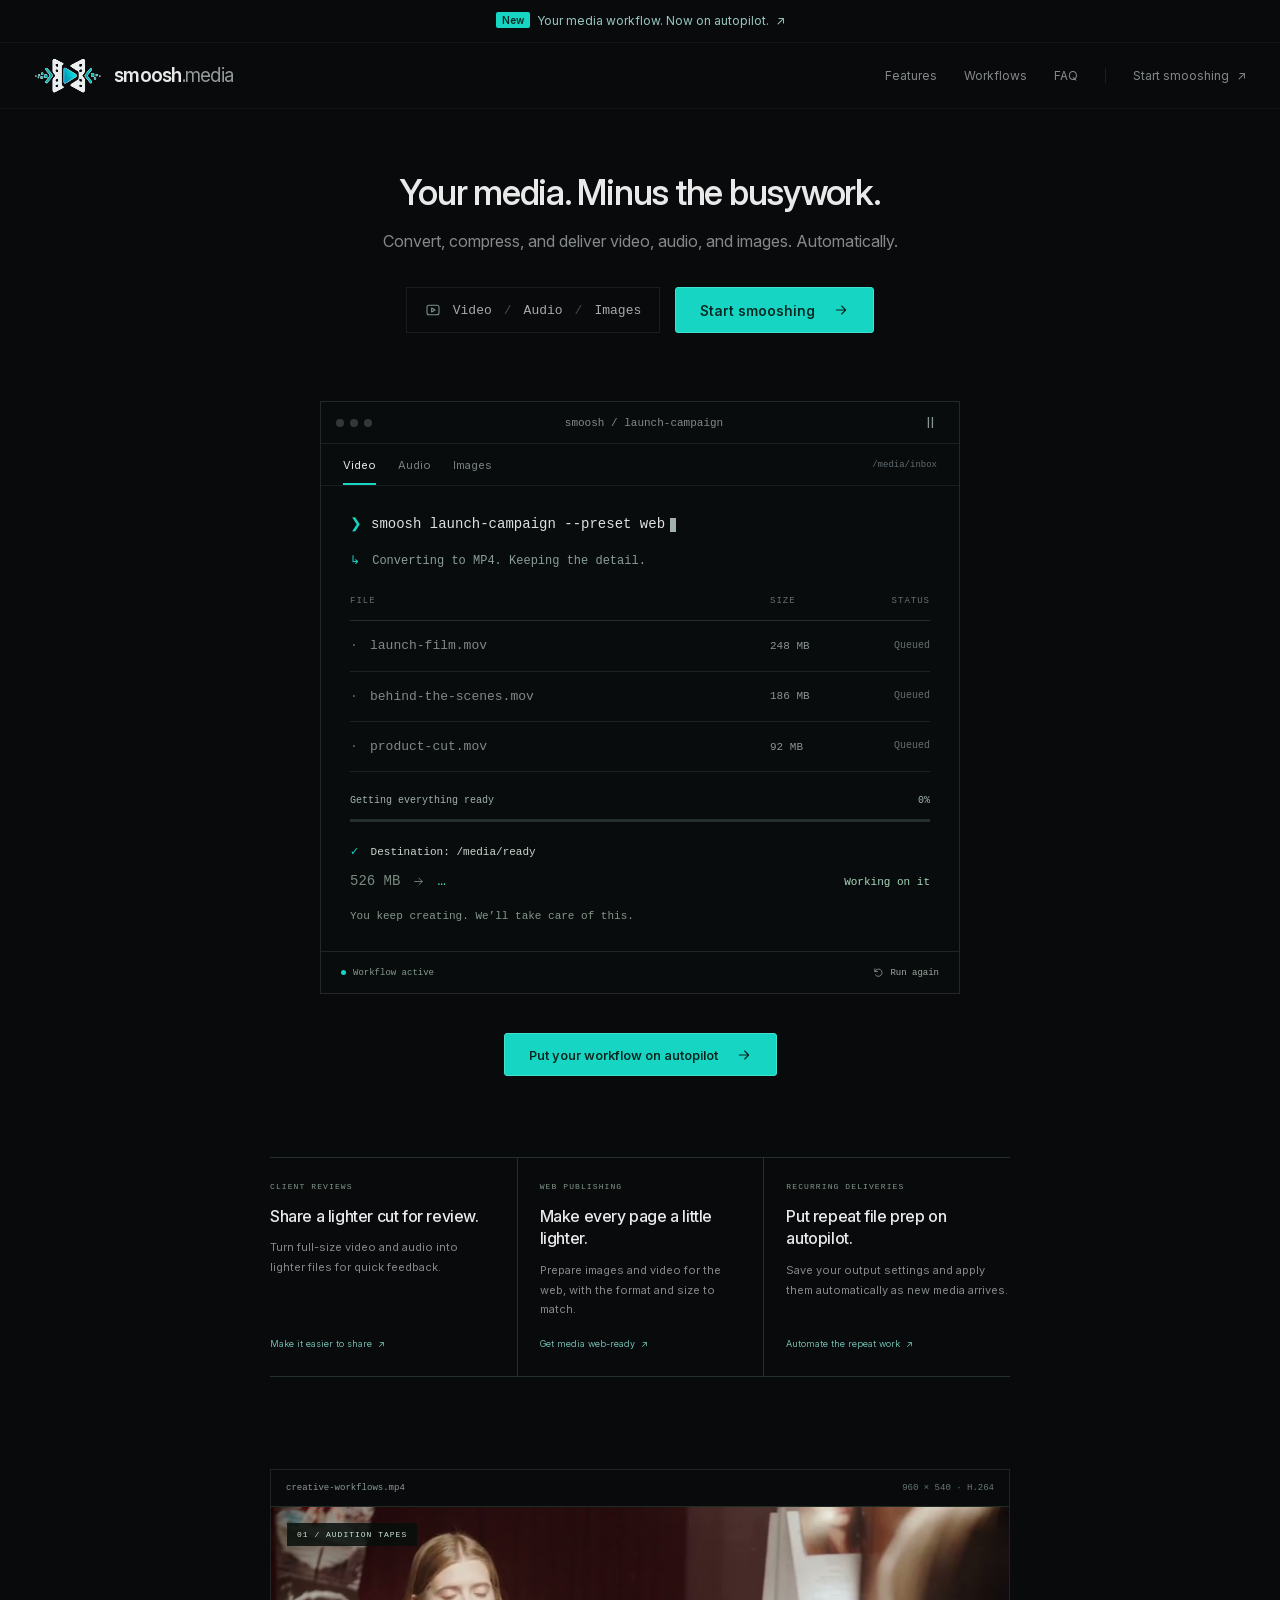
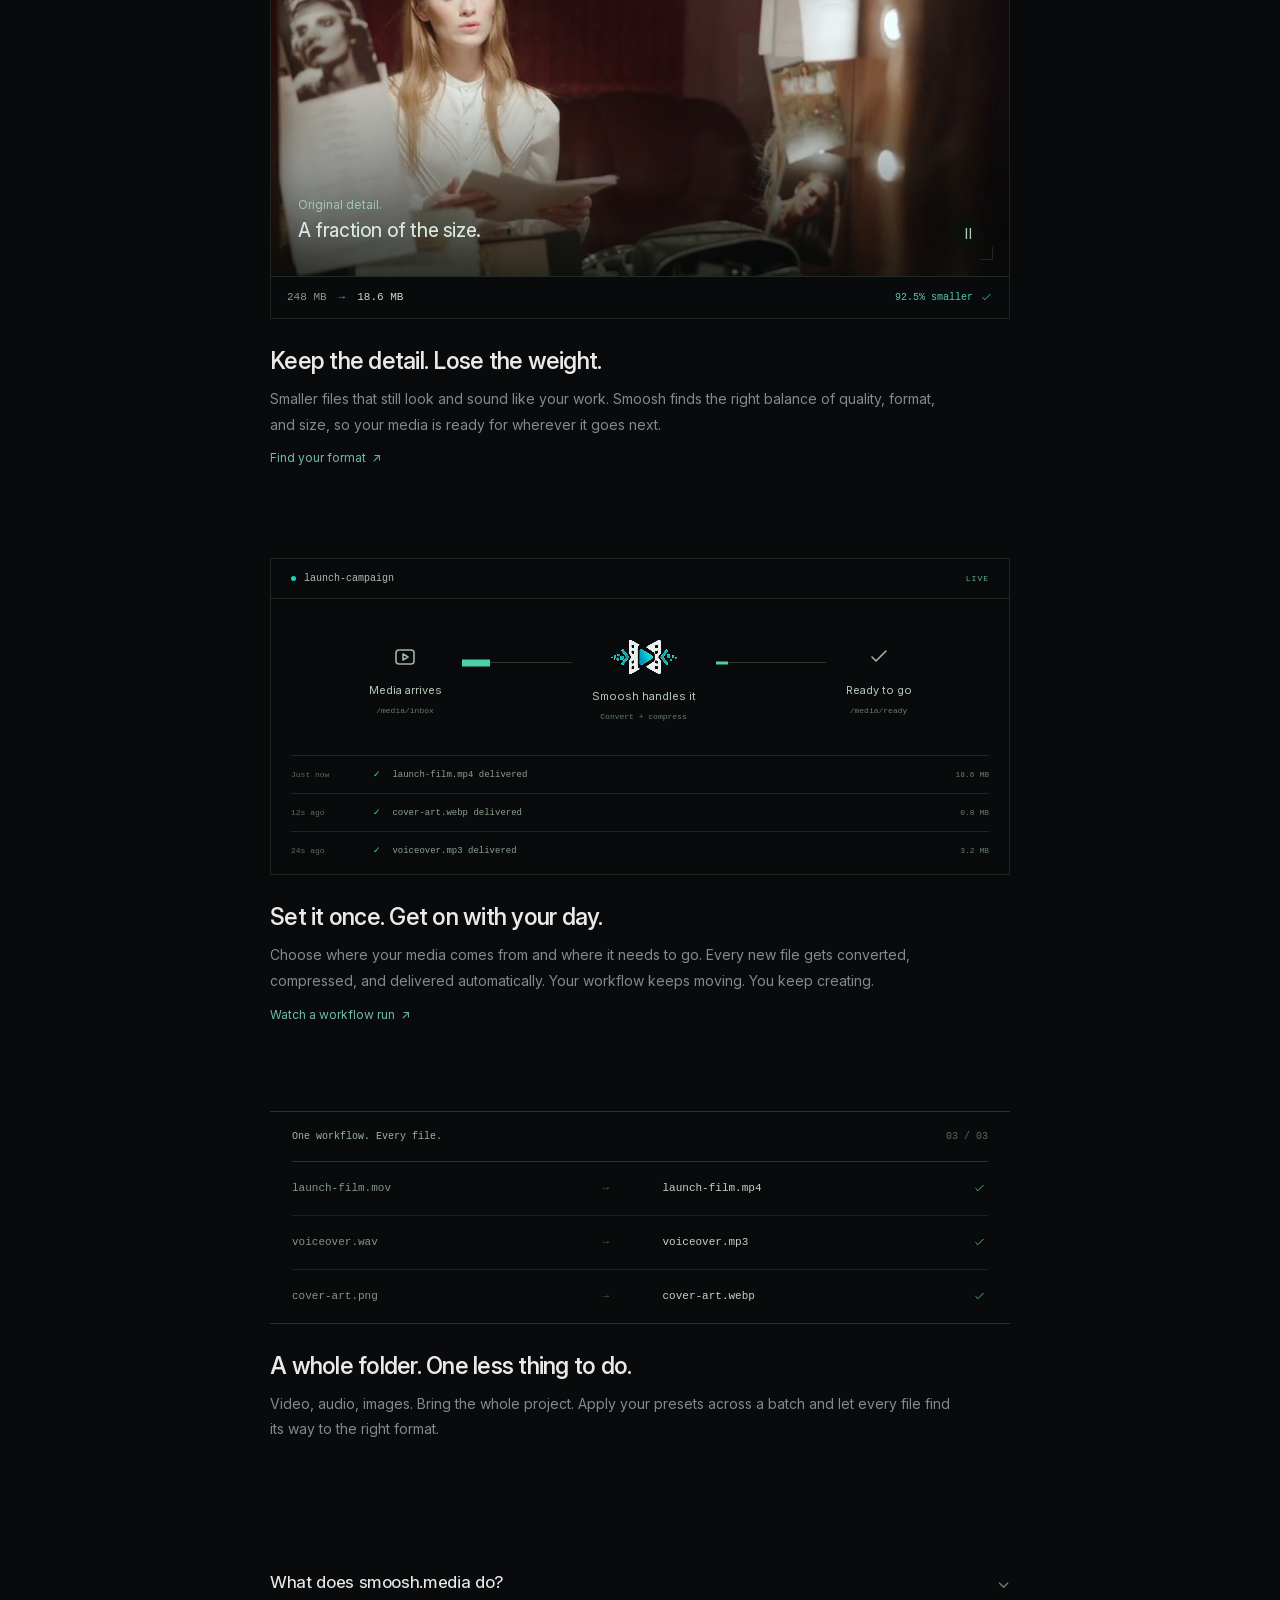
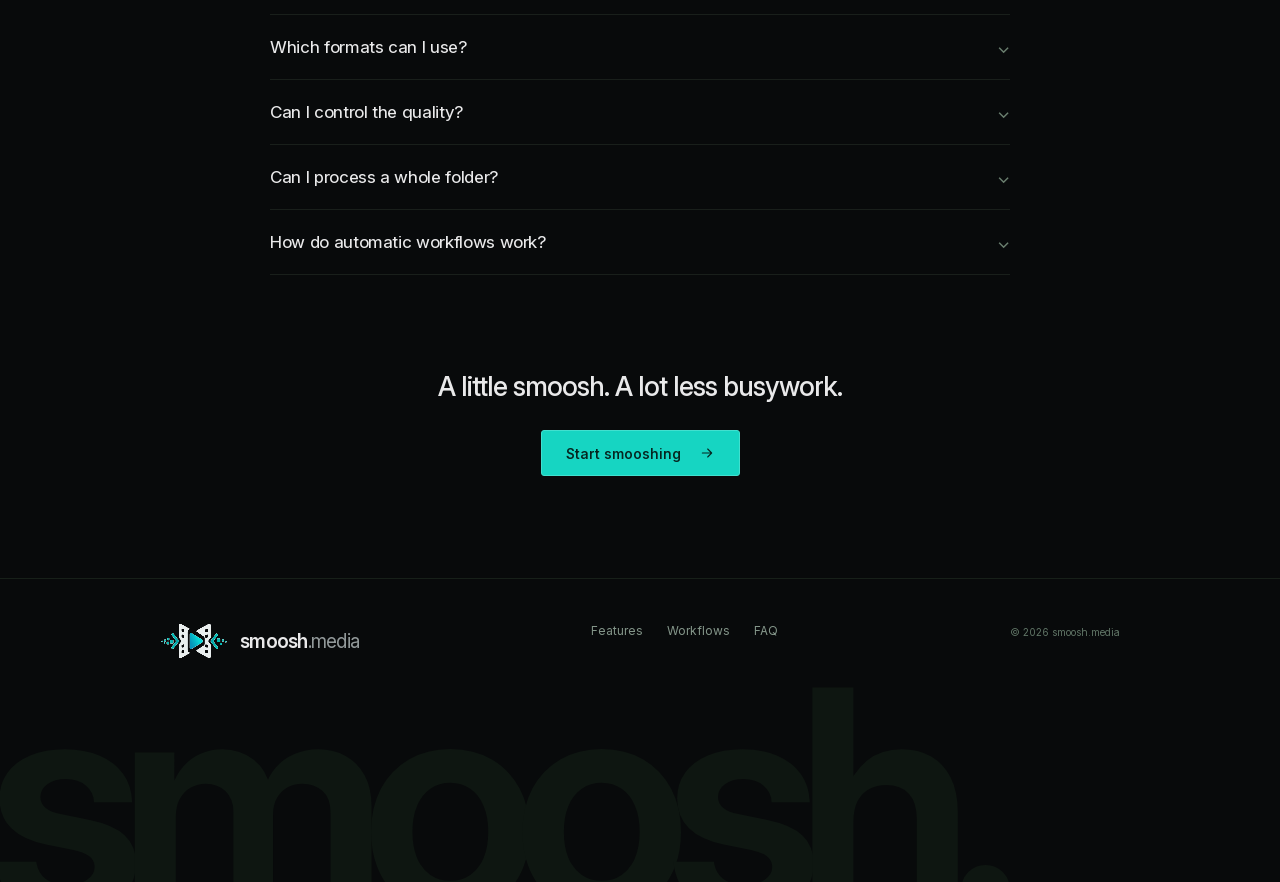
==== commit c2753756: "Show compression through incoming and outgoing stream size and speed" ====
--- a/index.html
+++ b/index.html
@@ -100,7 +100,7 @@
     <section class="feature-section content-width" id="automate" aria-labelledby="automate-title">
       <div class="automation-visual">
         <div class="automation-header"><span><span class="status-dot"></span> launch-campaign</span><span class="automation-state">LIVE</span></div>
-        <div class="pipeline"><div class="pipeline-step"><svg class="icon" aria-hidden="true"><use href="#icon-video"/></svg><span>Media arrives</span><small>/media/inbox</small></div><span class="pipeline-line" aria-hidden="true"><i></i></span><div class="pipeline-step pipeline-smoosh"><span class="mini-mark" aria-hidden="true"><img src="assets/logo-dark.svg" alt="" width="1080" height="560" loading="lazy" decoding="async"></span><span>Smoosh handles it</span><small>Convert + compress</small></div><span class="pipeline-line" aria-hidden="true"><i></i></span><div class="pipeline-step"><svg class="icon" aria-hidden="true"><use href="#icon-check"/></svg><span>Ready to go</span><small>/media/ready</small></div></div>
+        <div class="pipeline"><div class="pipeline-step"><svg class="icon" aria-hidden="true"><use href="#icon-video"/></svg><span>Media arrives</span><small>/media/inbox</small></div><span class="pipeline-line pipeline-incoming" aria-hidden="true"><i></i></span><div class="pipeline-step pipeline-smoosh"><span class="mini-mark" aria-hidden="true"><img src="assets/logo-dark.svg" alt="" width="1080" height="560" loading="lazy" decoding="async"></span><span>Smoosh handles it</span><small>Convert + compress</small></div><span class="pipeline-line pipeline-outgoing" aria-hidden="true"><i></i></span><div class="pipeline-step"><svg class="icon" aria-hidden="true"><use href="#icon-check"/></svg><span>Ready to go</span><small>/media/ready</small></div></div>
         <div class="activity-feed"><div class="activity-row"><span class="feed-time">Just now</span><span><span class="activity-check" aria-hidden="true">✓</span> launch-film.mp4 delivered</span><span>18.6 MB</span></div><div class="activity-row"><span class="feed-time">12s ago</span><span><span class="activity-check" aria-hidden="true">✓</span> cover-art.webp delivered</span><span>0.8 MB</span></div><div class="activity-row"><span class="feed-time">24s ago</span><span><span class="activity-check" aria-hidden="true">✓</span> voiceover.mp3 delivered</span><span>3.2 MB</span></div></div>
       </div>
       <div class="feature-copy"><h2 id="automate-title">Set it once. Get on with your day.</h2><p>Choose where your media comes from and where it needs to go. Every new file gets converted, compressed, and delivered automatically. Your workflow keeps moving. You keep creating.</p><a class="inline-link" href="#workflow">Watch a workflow run <span aria-hidden="true">↗</span></a></div>
--- a/styles.css
+++ b/styles.css
@@ -155,8 +155,9 @@
 .pipeline-step small { font: 8px var(--mono); color: #687d6f; margin-top: -5px; }
 .mini-mark { width: 68px; }
 .pipeline-line { height: 1px; max-width: 110px; flex: 1; background: #283a30; margin: -35px 20px 0; position: relative; overflow: visible; }
-.pipeline-line i { position: absolute; top: -1px; left: 0; width: 12px; height: 3px; background: #4ad3a9; animation: travel 3s ease-in-out infinite; }
-.pipeline-line:nth-of-type(2) i { animation-delay: 1.2s; }
+.pipeline-line i { position: absolute; top: 50%; left: 0; width: min(var(--pulse-width), 100%); height: var(--pulse-height); background: #4ad3a9; transform: translateY(-50%); animation: travel var(--travel-duration) linear infinite; }
+.pipeline-incoming { --pulse-width: 28px; --pulse-height: 7px; --travel-duration: 4.6s; }
+.pipeline-outgoing { --pulse-width: 12px; --pulse-height: 3px; --travel-duration: 2.2s; }
 .activity-feed { padding: 0 20px 5px; }
 .activity-row { display: flex; align-items: center; gap: 25px; border-top: 1px solid #1c2721; padding: 13px 0; font: 9px var(--mono); color: #8ca091; animation: feed-entry 8s infinite; }
 .activity-row:nth-child(2) { animation-delay: .3s; }
@@ -191,7 +192,7 @@
 .footer-inner>span { font-size: 10px; color: #607566; padding-top: 3px; }
 .footer-wordmark { position: absolute; bottom: -5vw; left: -1vw; font-size: 24vw; letter-spacing: -2vw; line-height: .95; font-weight: 650; color: #0e1611; user-select: none; }
 @keyframes blink { 50% { opacity: 0; } }
-@keyframes travel { 0% { left: 0; opacity: 0; } 15% { opacity: 1; } 80% { opacity: 1; } 100% { left: calc(100% - 12px); opacity: 0; } }
+@keyframes travel { 0% { left: 0; transform: translate(0, -50%); opacity: 0; } 12% { opacity: 1; } 88% { opacity: 1; } 100% { left: 100%; transform: translate(-100%, -50%); opacity: 0; } }
 @keyframes feed-entry { 0%, 5% { opacity: .3; } 12%, 100% { opacity: 1; } }
 @keyframes file-complete { 0%, 5% { opacity: .15; transform: translateX(-5px); } 15%, 100% { opacity: 1; transform: translateX(0); } }
 .motion-paused *, .motion-paused *::before, .motion-paused *::after { animation-play-state: paused!important; }
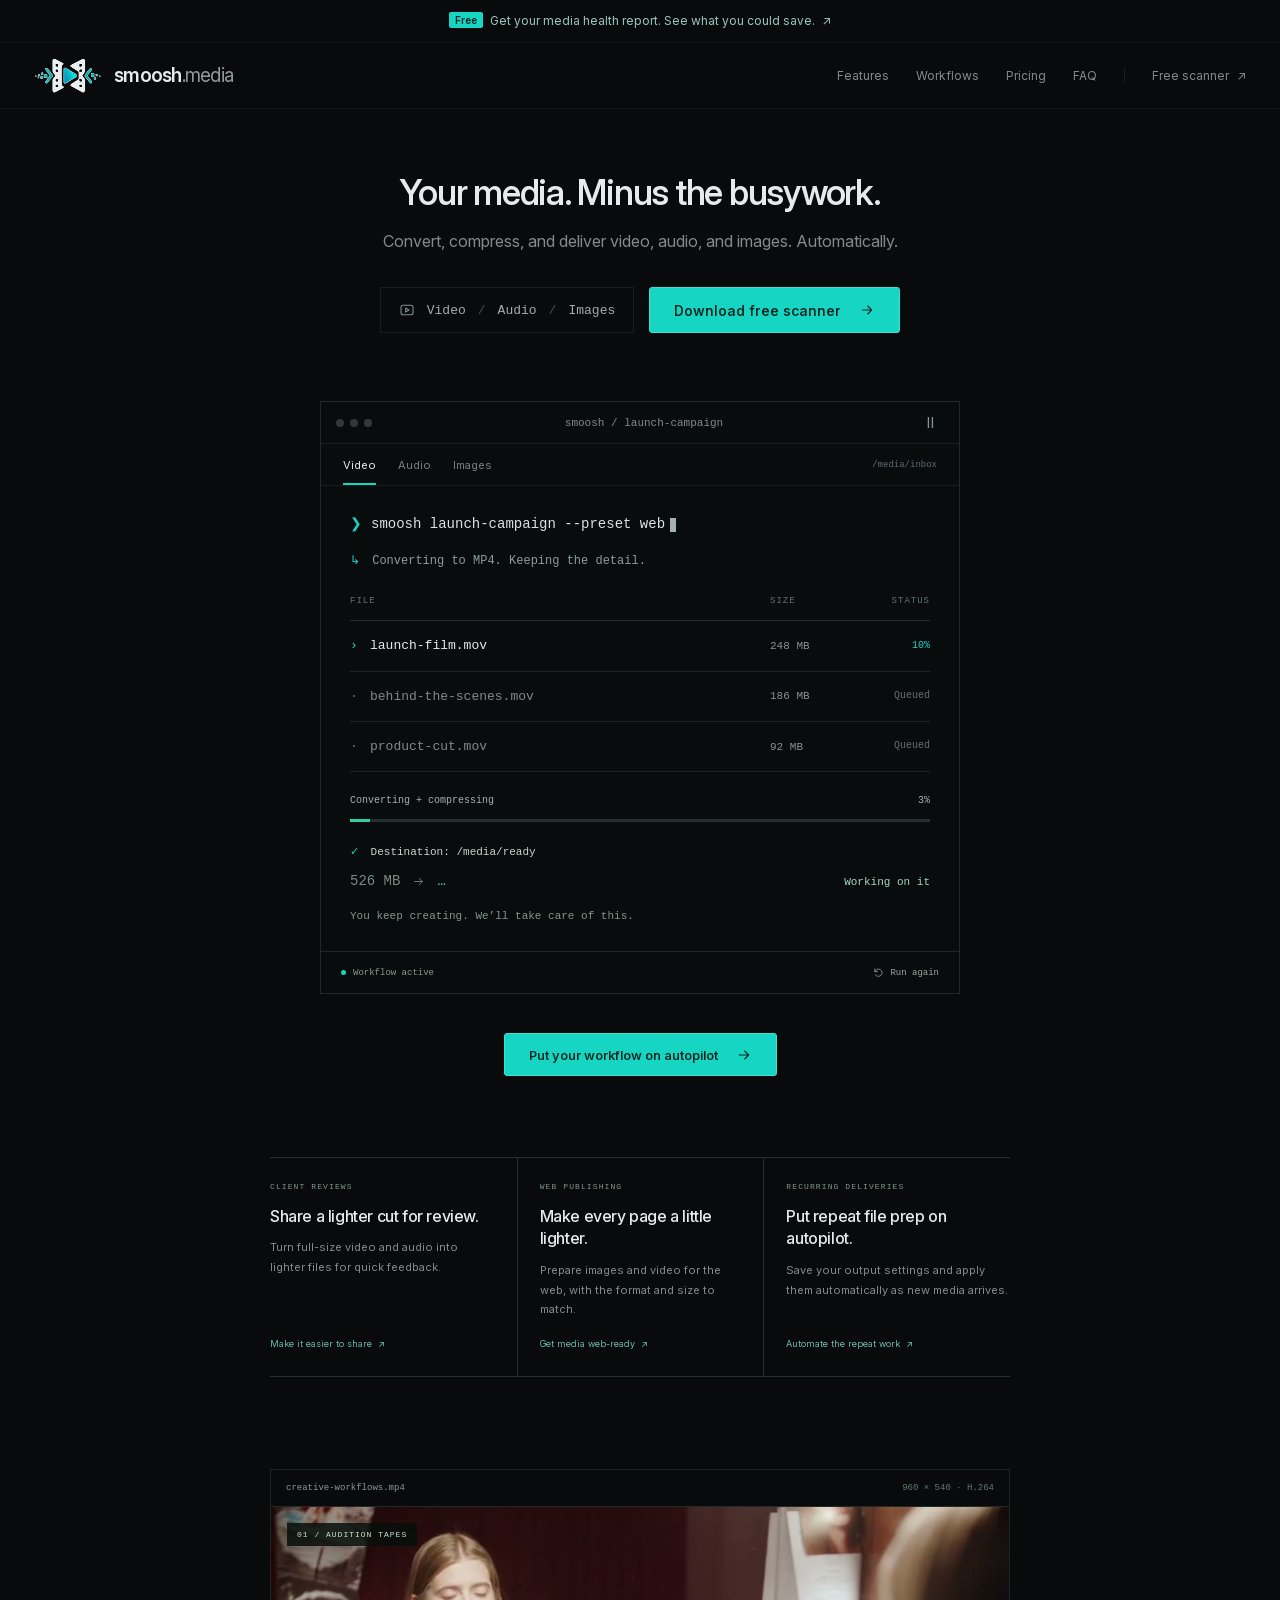
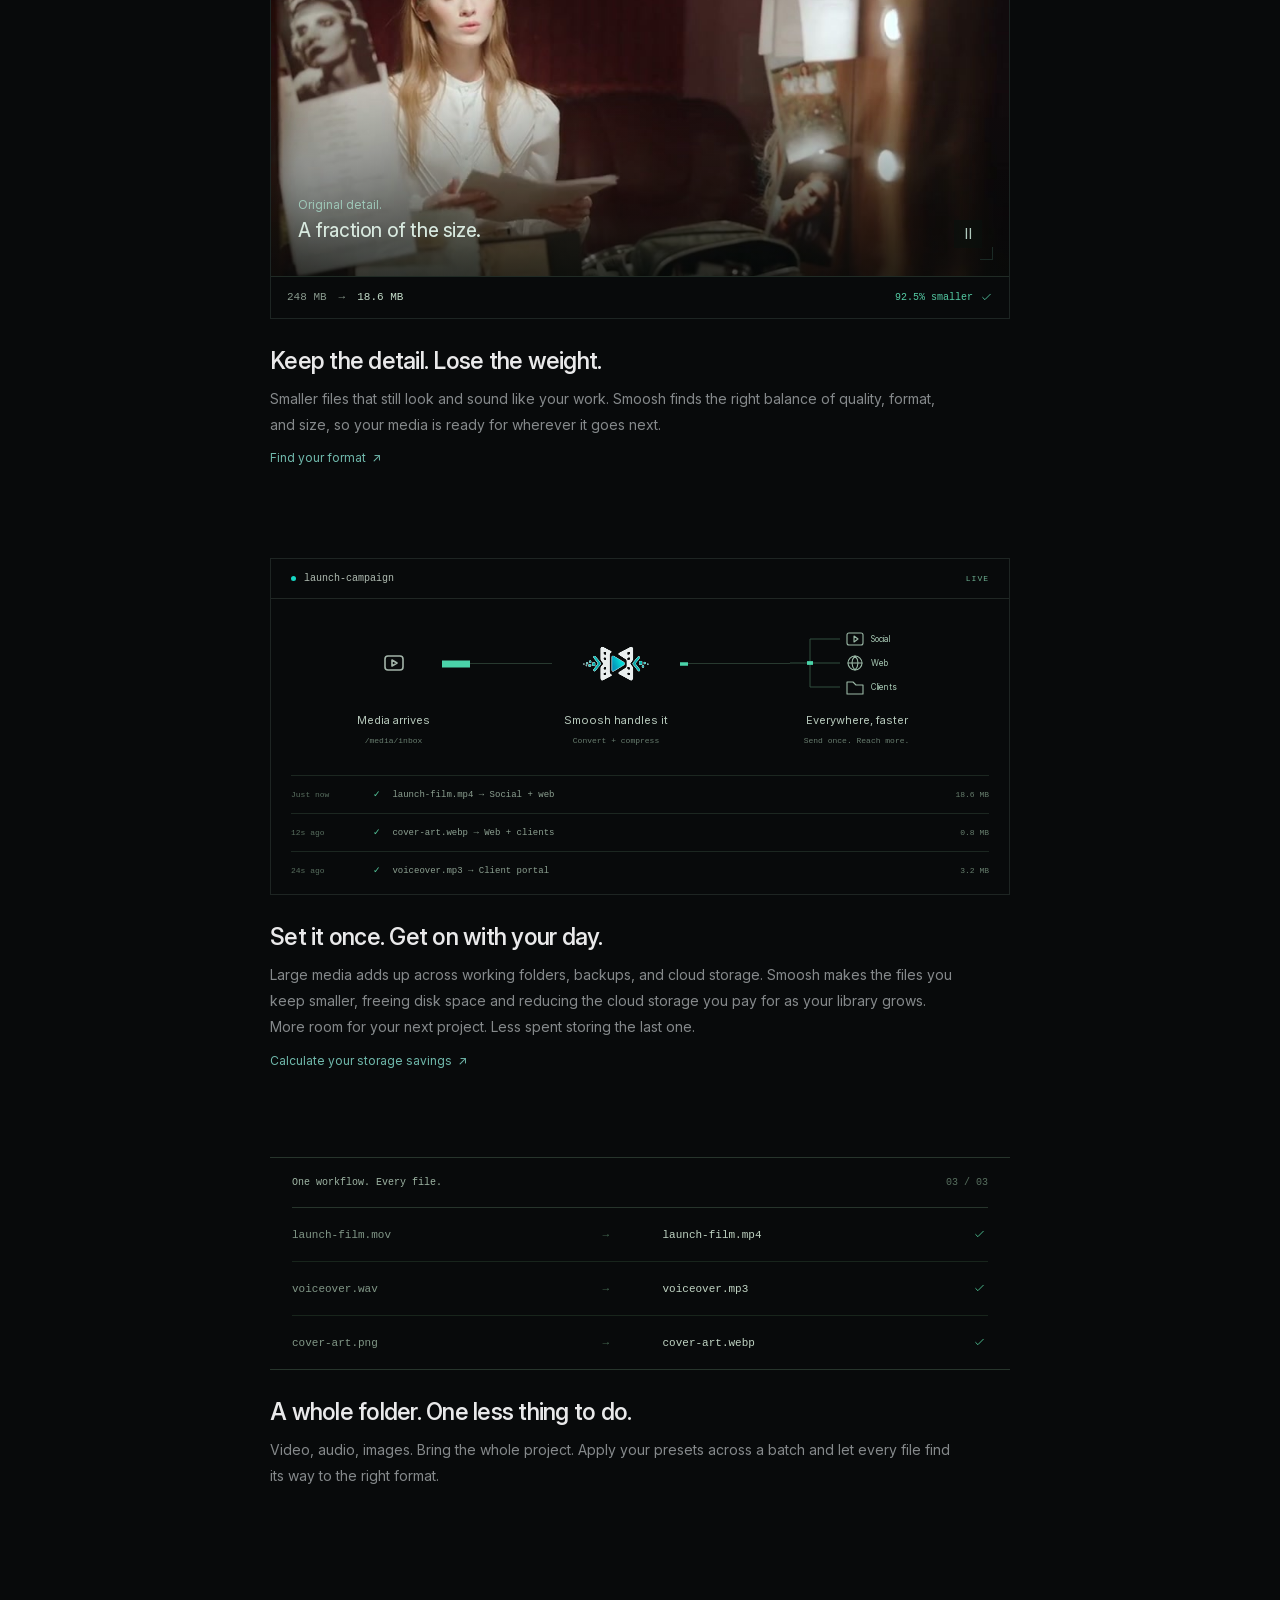
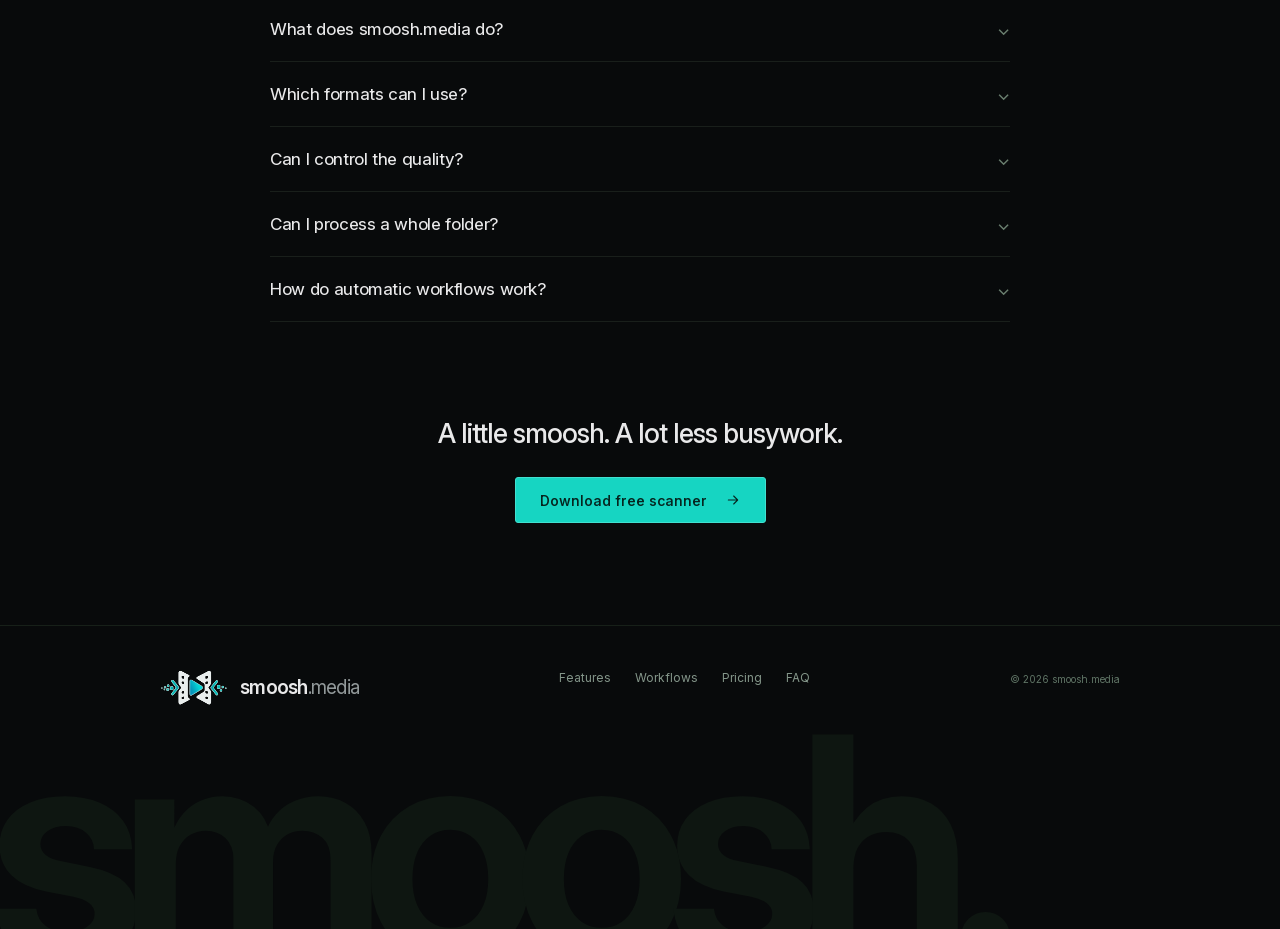
==== commit 04876d86: "Publish approved pricing plans, storage calculator, and free scanner promotion" ====
--- a/index.html
+++ b/index.html
@@ -33,16 +33,16 @@
     <symbol id="icon-github" viewBox="0 0 24 24"><path d="M9 19c-4 1-4-2-6-2m13 5v-3.5c0-1-.3-1.7-.8-2.2 2.8-.3 5.8-1.4 5.8-6.3a5 5 0 0 0-1.3-3.5c.1-.4.6-1.7-.1-3.5 0 0-1.1-.4-3.6 1.3a12 12 0 0 0-6 0C6.5 2.6 5.4 3 5.4 3c-.7 1.8-.2 3.1-.1 3.5A5 5 0 0 0 4 10c0 4.9 3 6 5.8 6.3-.5.5-.8 1.2-.8 2.2V22"/></symbol>
   </svg>
   <a class="skip-link" href="#main">Skip to content</a>
-  <div class="announcement"><a href="#automate"><span class="new-label">New</span> Your media workflow. Now on autopilot. <span aria-hidden="true">↗</span></a></div>
+  <div class="announcement"><a href="pricing.html#free-scan"><span class="new-label">Free</span> Get your media health report. See what you could save. <span aria-hidden="true">↗</span></a></div>
   <header class="site-header">
     <a class="brand" href="./" aria-label="smoosh.media home"><span class="brand-logo" aria-hidden="true"><img src="assets/logo-dark.svg" alt="" width="1080" height="560" decoding="async"></span>smoosh<span class="brand-domain">.media</span></a>
-    <nav aria-label="Main navigation"><a href="#compress">Features</a><a href="#automate">Workflows</a><a href="#faq">FAQ</a><a class="nav-start" href="#workflow">Start smooshing <span aria-hidden="true">↗</span></a></nav>
+    <nav aria-label="Main navigation"><a href="#compress">Features</a><a href="#automate">Workflows</a><a href="pricing.html">Pricing</a><a href="#faq">FAQ</a><a class="nav-start" href="pricing.html#free-scan">Free scanner <span aria-hidden="true">↗</span></a></nav>
   </header>
   <main id="main">
     <section class="hero" aria-labelledby="hero-title">
       <h1 id="hero-title">Your media. Minus the busywork.</h1>
       <p>Convert, compress, and deliver video, audio, and images. Automatically.</p>
-      <div class="hero-actions"><span class="format-command"><svg class="icon" aria-hidden="true"><use href="#icon-video"/></svg> Video <span>/</span> Audio <span>/</span> Images</span><a class="button" href="#workflow">Start smooshing <svg class="icon" aria-hidden="true"><use href="#icon-arrow"/></svg></a></div>
+      <div class="hero-actions"><span class="format-command"><svg class="icon" aria-hidden="true"><use href="#icon-video"/></svg> Video <span>/</span> Audio <span>/</span> Images</span><a class="button" href="pricing.html#free-scan">Download free scanner <svg class="icon" aria-hidden="true"><use href="#icon-arrow"/></svg></a></div>
     </section>
 
     <section class="workflow-section" id="workflow" aria-labelledby="workflow-title">
@@ -100,10 +100,33 @@
     <section class="feature-section content-width" id="automate" aria-labelledby="automate-title">
       <div class="automation-visual">
         <div class="automation-header"><span><span class="status-dot"></span> launch-campaign</span><span class="automation-state">LIVE</span></div>
-        <div class="pipeline"><div class="pipeline-step"><svg class="icon" aria-hidden="true"><use href="#icon-video"/></svg><span>Media arrives</span><small>/media/inbox</small></div><span class="pipeline-line pipeline-incoming" aria-hidden="true"><i></i></span><div class="pipeline-step pipeline-smoosh"><span class="mini-mark" aria-hidden="true"><img src="assets/logo-dark.svg" alt="" width="1080" height="560" loading="lazy" decoding="async"></span><span>Smoosh handles it</span><small>Convert + compress</small></div><span class="pipeline-line pipeline-outgoing" aria-hidden="true"><i></i></span><div class="pipeline-step"><svg class="icon" aria-hidden="true"><use href="#icon-check"/></svg><span>Ready to go</span><small>/media/ready</small></div></div>
-        <div class="activity-feed"><div class="activity-row"><span class="feed-time">Just now</span><span><span class="activity-check" aria-hidden="true">✓</span> launch-film.mp4 delivered</span><span>18.6 MB</span></div><div class="activity-row"><span class="feed-time">12s ago</span><span><span class="activity-check" aria-hidden="true">✓</span> cover-art.webp delivered</span><span>0.8 MB</span></div><div class="activity-row"><span class="feed-time">24s ago</span><span><span class="activity-check" aria-hidden="true">✓</span> voiceover.mp3 delivered</span><span>3.2 MB</span></div></div>
+        <div class="pipeline" aria-label="Media arrives, smoosh converts and compresses it, then distributes lightweight files to multiple destinations in parallel">
+          <div class="pipeline-step"><div class="pipeline-glyph"><svg class="icon" aria-hidden="true"><use href="#icon-video"/></svg></div><span>Media arrives</span><small>/media/inbox</small></div>
+          <span class="pipeline-line pipeline-incoming" aria-hidden="true"><i></i></span>
+          <div class="pipeline-step pipeline-smoosh"><div class="pipeline-glyph"><span class="mini-mark" aria-hidden="true"><img src="assets/logo-dark.svg" alt="" width="1080" height="560" loading="lazy" decoding="async"></span></div><span>Smoosh handles it</span><small>Convert + compress</small></div>
+          <span class="pipeline-line pipeline-outgoing" aria-hidden="true"><i></i><i></i></span>
+          <div class="pipeline-step pipeline-distribution-step">
+            <div class="pipeline-glyph">
+              <svg class="distribution-map" viewBox="0 0 133 72" aria-hidden="true">
+                <g fill="none" stroke="#304e3e" stroke-width="1"><path d="M0 36H20M20 12V60M20 12H50M20 36H50M20 60H50"/></g>
+                <g class="distribution-packet packet-social"><rect x="-3" y="-1.5" width="6" height="3"/></g>
+                <g class="distribution-packet packet-web"><rect x="-3" y="-1.5" width="6" height="3"/></g>
+                <g class="distribution-packet packet-clients"><rect x="-3" y="-1.5" width="6" height="3"/></g>
+                <g fill="none" stroke="#9bb9a7" stroke-width="1.1" stroke-linejoin="round" stroke-linecap="round">
+                  <rect x="57" y="6" width="16" height="12" rx="2"/><path d="m64 9 4 3-4 3Z"/>
+                  <circle cx="65" cy="36" r="7"/><path d="M58 36H72M65 29C61 33 61 39 65 43M65 29C69 33 69 39 65 43"/>
+                  <path d="M57 55H63L66 58H73V67H57Z"/>
+                </g>
+                <g fill="#a5c6b2" font-family="Inter,Arial,sans-serif" font-size="8"><text x="81" y="15">Social</text><text x="81" y="39">Web</text><text x="81" y="63">Clients</text></g>
+              </svg>
+            </div>
+            <span>Everywhere, faster</span><small>Send once. Reach more.</small>
+          </div>
+        </div>
+        <div class="activity-feed"><div class="activity-row"><span class="feed-time">Just now</span><span><span class="activity-check" aria-hidden="true">✓</span> launch-film.mp4 → Social + web</span><span>18.6 MB</span></div><div class="activity-row"><span class="feed-time">12s ago</span><span><span class="activity-check" aria-hidden="true">✓</span> cover-art.webp → Web + clients</span><span>0.8 MB</span></div><div class="activity-row"><span class="feed-time">24s ago</span><span><span class="activity-check" aria-hidden="true">✓</span> voiceover.mp3 → Client portal</span><span>3.2 MB</span></div></div>
       </div>
-      <div class="feature-copy"><h2 id="automate-title">Set it once. Get on with your day.</h2><p>Choose where your media comes from and where it needs to go. Every new file gets converted, compressed, and delivered automatically. Your workflow keeps moving. You keep creating.</p><a class="inline-link" href="#workflow">Watch a workflow run <span aria-hidden="true">↗</span></a></div>
+      <div class="feature-copy"><h2 id="automate-title">Set it once. Get on with your day.</h2><p>Large media adds up across working folders, backups, and cloud storage. Smoosh makes the files you keep smaller, freeing disk space and reducing the cloud storage you pay for as your library grows. More room for your next project. Less spent storing the last one.</p><a class="inline-link" href="pricing.html#storage-savings">Calculate your storage savings <span aria-hidden="true">↗</span></a></div>
+
     </section>
 
     <section class="feature-section content-width batch-section" aria-labelledby="batch-title">
@@ -118,8 +141,8 @@
       <details><summary>Can I process a whole folder?<span aria-hidden="true">⌄</span></summary><p>Absolutely. Add a batch or connect a folder to a workflow. Smoosh applies your settings to each file and keeps the results together, ready for the next step.</p></details>
       <details><summary>How do automatic workflows work?<span aria-hidden="true">⌄</span></summary><p>Pick an input, choose your conversion and compression settings, and set a destination. New media is prepared and delivered as it arrives. Set it once, then let it run.</p></details>
     </section>
-    <section class="closing content-width" aria-labelledby="closing-title"><h2 id="closing-title">A little smoosh. A lot less busywork.</h2><a class="button" href="#workflow">Start smooshing <svg class="icon" aria-hidden="true"><use href="#icon-arrow"/></svg></a></section>
+    <section class="closing content-width" aria-labelledby="closing-title"><h2 id="closing-title">A little smoosh. A lot less busywork.</h2><a class="button" href="pricing.html#free-scan">Download free scanner <svg class="icon" aria-hidden="true"><use href="#icon-arrow"/></svg></a></section>
   </main>
-  <footer class="site-footer"><div class="footer-inner"><a class="brand" href="./"><span class="brand-logo" aria-hidden="true"><img src="assets/logo-dark.svg" alt="" width="1080" height="560" decoding="async"></span>smoosh<span class="brand-domain">.media</span></a><div><a href="#compress">Features</a><a href="#automate">Workflows</a><a href="#faq">FAQ</a></div><span>© 2026 smoosh.media</span></div><span class="footer-wordmark" aria-hidden="true">smoosh.</span></footer>
+  <footer class="site-footer"><div class="footer-inner"><a class="brand" href="./"><span class="brand-logo" aria-hidden="true"><img src="assets/logo-dark.svg" alt="" width="1080" height="560" decoding="async"></span>smoosh<span class="brand-domain">.media</span></a><div><a href="#compress">Features</a><a href="#automate">Workflows</a><a href="pricing.html">Pricing</a><a href="#faq">FAQ</a></div><span>© 2026 smoosh.media</span></div><span class="footer-wordmark" aria-hidden="true">smoosh.</span></footer>
 </body>
 </html>
--- a/styles.css
+++ b/styles.css
@@ -148,16 +148,26 @@
 .automation-header { border-bottom: 1px solid #202724; padding: 14px 20px; display: flex; justify-content: space-between; align-items: center; font: 10px var(--mono); color: #b0bcb2; }
 .automation-header>span:first-child { display: flex; align-items: center; gap: 8px; }
 .automation-state { color: #6daf91; font-size: 8px; letter-spacing: 1px; }
-.pipeline { display: flex; align-items: center; justify-content: center; padding: 40px 28px 34px; }
+.pipeline { display: flex; align-items: flex-start; justify-content: center; padding: 28px 24px 30px; }
 .pipeline-step { flex-shrink: 0; display: flex; flex-direction: column; align-items: center; text-align: center; gap: 14px; }
-.pipeline-step>.icon { width: 24px; height: 24px; color: #a3b4a9; }
+.pipeline-glyph { display: grid; place-items: center; height: 72px; }
+.pipeline-glyph>.icon { width: 24px; height: 24px; color: #a3b4a9; }
 .pipeline-step>span:not(.mini-mark) { font-size: 11px; color: #b6c8bb; }
 .pipeline-step small { font: 8px var(--mono); color: #687d6f; margin-top: -5px; }
 .mini-mark { width: 68px; }
-.pipeline-line { height: 1px; max-width: 110px; flex: 1; background: #283a30; margin: -35px 20px 0; position: relative; overflow: visible; }
+.pipeline-line { height: 1px; max-width: 110px; flex: 1; background: #283a30; margin: 36px 12px 0; position: relative; overflow: visible; }
 .pipeline-line i { position: absolute; top: 50%; left: 0; width: min(var(--pulse-width), 100%); height: var(--pulse-height); background: #4ad3a9; transform: translateY(-50%); animation: travel var(--travel-duration) linear infinite; }
 .pipeline-incoming { --pulse-width: 28px; --pulse-height: 7px; --travel-duration: 4.6s; }
-.pipeline-outgoing { --pulse-width: 12px; --pulse-height: 3px; --travel-duration: 2.2s; }
+.pipeline-outgoing { margin-right: 0; --pulse-width: 8px; --pulse-height: 3px; --travel-duration: 1.1s; }
+.pipeline-outgoing i:nth-child(2) { animation-delay: -.55s; }
+.distribution-map { display: block; width: 133px; height: 72px; }
+.distribution-packet { fill: #4ad3a9; transform: translate(20px,36px); }
+.packet-social { animation: distribute-social 1.5s linear infinite; animation-delay: -.2s; }
+.packet-web { animation: distribute-web 1.2s linear infinite; animation-delay: -.6s; }
+.packet-clients { animation: distribute-clients 1.5s linear infinite; animation-delay: -.9s; }
+@keyframes distribute-social { 0% { transform: translate(0px,36px); opacity: 0; } 15% { opacity: 1; } 30% { transform: translate(20px,36px); } 65% { transform: translate(20px,12px); } 90% { opacity: 1; } 100% { transform: translate(50px,12px); opacity: 0; } }
+@keyframes distribute-web { 0% { transform: translate(0px,36px); opacity: 0; } 15%,85% { opacity: 1; } 100% { transform: translate(50px,36px); opacity: 0; } }
+@keyframes distribute-clients { 0% { transform: translate(0px,36px); opacity: 0; } 15% { opacity: 1; } 30% { transform: translate(20px,36px); } 65% { transform: translate(20px,60px); } 90% { opacity: 1; } 100% { transform: translate(50px,60px); opacity: 0; } }
 .activity-feed { padding: 0 20px 5px; }
 .activity-row { display: flex; align-items: center; gap: 25px; border-top: 1px solid #1c2721; padding: 13px 0; font: 9px var(--mono); color: #8ca091; animation: feed-entry 8s infinite; }
 .activity-row:nth-child(2) { animation-delay: .3s; }
@@ -165,6 +175,48 @@
 .feed-time { font-size: 8px; color: #586e5f; width: 57px; }
 .activity-check { color: #53c499; margin-right: 6px; }
 .activity-row>span:last-child { margin-left: auto; font-size: 8px; color: #677f6e; }
+.storage-calculator { margin-top: 38px; padding-top: 28px; border-top: 1px solid #28392e; }
+.storage-eyebrow { font: 8px var(--mono); letter-spacing: 1.4px; color: #85a08f; }
+.storage-calculator h3 { margin: 12px 0 0; font-size: 23px; font-weight: 500; letter-spacing: -.65px; line-height: 1.35; }
+.storage-inputs { display: grid; grid-template-columns: 1fr 1fr 1.2fr; gap: 30px; margin-top: 26px; }
+.storage-inputs>label { min-width: 0; color: #9eafa4; font-size: 10px; }
+.storage-input-line, .storage-range-line { display: flex; align-items: center; gap: 7px; min-height: 42px; margin-top: 7px; border-bottom: 1px solid #33463a; }
+.storage-input-line input { min-width: 0; width: 100%; padding: 9px 0; border: 0; border-radius: 0; background: transparent; color: #e4eee6; font: 16px var(--mono); appearance: textfield; }
+.storage-input-line input::-webkit-inner-spin-button, .storage-input-line input::-webkit-outer-spin-button { appearance: none; margin: 0; }
+.storage-input-line>span { white-space: nowrap; font: 9px var(--mono); color: #7c9887; }
+.storage-input-line input:focus-visible, .storage-range-line input:focus-visible { outline: 1px solid var(--teal); outline-offset: 4px; }
+.storage-range-line input { min-width: 0; width: 100%; height: 20px; margin: 0; accent-color: var(--teal); cursor: pointer; }
+.storage-range-line output { min-width: 35px; text-align: right; color: #77ddba; font: 13px var(--mono); }
+.storage-input-status { margin-top: 10px; color: #c2a87b; font-size: 10px; line-height: 1.7; }
+.storage-input-status:empty { display: none; }
+.storage-growth { margin: 30px 0 0; }
+.storage-growth figcaption { display: flex; justify-content: space-between; gap: 20px; align-items: start; font-size: 9px; color: #a8b9ad; }
+.storage-per-copy { color: #718d7b; }
+.storage-legend { display: flex; gap: 18px; font: 9px var(--mono); }
+.storage-legend>span { display: flex; align-items: center; gap: 6px; white-space: nowrap; color: #90a797; }
+.storage-legend strong { color: #c6ddcc; font-weight: 400; }
+.storage-legend i { width: 9px; height: 2px; }
+.original-key { background: #84958b; }.compressed-key { background: var(--teal); }
+.storage-chart { display: block; width: 100%; height: auto; overflow: visible; margin-top: 17px; }
+.storage-grid { stroke: #1e3024; fill: none; stroke-width: 1; }
+.storage-axis { fill: #718b7a; font: 8px var(--mono); }
+.storage-original-line { fill: none; stroke: #84958b; stroke-width: 1.8; }
+.storage-compressed-line { fill: none; stroke: var(--teal); stroke-width: 2; }
+.storage-saved-area { fill: #1a6c4e; opacity: .13; }
+.storage-original-dot { fill: #9aad9f; }.storage-compressed-dot { fill: var(--teal); }
+.storage-results { display: grid; grid-template-columns: 1fr 1.2fr 1fr; gap: 26px; padding: 22px 0; border-top: 1px solid #28392e; border-bottom: 1px solid #28392e; }
+.storage-results>div { display: flex; flex-direction: column; gap: 10px; min-width: 0; }
+.storage-results>div>span { color: #a1b6a7; font-size: 9px; }
+.storage-results strong { color: #83dfb7; font: 25px/1.2 var(--mono); letter-spacing: -.8px; }
+.storage-results small { color: #728e7a; font-size: 8px; line-height: 1.6; }
+.storage-results .storage-cost-comparison { display: flex; align-items: center; gap: 10px; font-size: 19px; white-space: nowrap; }
+.storage-cost-comparison>span:first-child { color: #8c9e90; font-size: 15px; }
+.storage-cost-comparison>span:nth-child(2) { color: #5c7a66; font-size: 13px; }
+.storage-math { padding-top: 20px; }
+.storage-math p { display: grid; grid-template-columns: 66px 1fr; gap: 16px; font: 9px/1.85 var(--mono); color: #98b5a0; }
+.storage-math p+p { margin-top: 8px; }
+.storage-math p>span:first-child { color: #648a71; font-size: 8px; letter-spacing: .7px; }
+.storage-model-note { max-width: 650px; margin-top: 15px; color: #779581; font-size: 9px; line-height: 1.8; }
 .batch-section { margin-top: 88px; }
 .batch-visual { padding: 0 22px; border-top: 1px solid #27352c; border-bottom: 1px solid #27352c; }
 .batch-title { display: flex; justify-content: space-between; padding: 19px 0; border-bottom: 1px solid #27352c; font: 10px var(--mono); color: #9eb5a4; }
@@ -202,6 +254,19 @@
   .hero>p { font-size: 14px; }
   .hero h1 { font-size: 31px; }
   .feature-section { margin-top: 75px; }
+}
+@media(max-width:680px) {
+  .pipeline { flex-direction: column; align-items: stretch; padding: 22px 24px 25px; }
+  .pipeline-step { display: grid; grid-template-columns: 72px minmax(0,1fr); column-gap: 20px; row-gap: 6px; text-align: left; }
+  .pipeline-glyph { grid-column: 1; grid-row: 1 / 3; height: 52px; }
+  .pipeline-step>span:not(.mini-mark) { grid-column: 2; align-self: end; font-size: 12px; line-height: 1.4; }
+  .pipeline-step small { grid-column: 2; align-self: start; margin-top: 0; font-size: 9px; line-height: 1.6; }
+  .pipeline-line { flex: none; width: 1px; height: 28px; margin: 3px 0 3px 36px; }
+  .pipeline-line i { top: 0; left: 50%; width: var(--pulse-height); height: min(var(--pulse-width),100%); transform: translate(-50%,0); animation-name: travel-down; }
+  .distribution-map { width: 90px; height: auto; }
+  .pipeline-distribution-step .pipeline-glyph { width: 90px; }
+  .pipeline-distribution-step small { max-width: 180px; }
+  @keyframes travel-down { 0% { top: 0; transform: translate(-50%,0); opacity: 0; } 12%,88% { opacity: 1; } 100% { top: 100%; transform: translate(-50%,-100%); opacity: 0; } }
 }
 @media(max-width:560px) {
   html { scroll-padding-top: 24px; }
@@ -273,18 +338,35 @@
   .feature-copy p { font-size: 13px; line-height: 1.85; margin-top: 11px; }
   .inline-link { font-size: 11px; }
   .automation-header { padding: 13px 14px; font-size: 9px; }
-  .pipeline { padding: 31px 13px; }
-  .pipeline-step { gap: 13px; }
-  .pipeline-step>span:not(.mini-mark) { font-size: 8px; }
-  .pipeline-step small { font-size: 6px; }
-  .pipeline-step>.icon { width: 20px; height: 20px; }
   .mini-mark { width: 48px; }
-  .pipeline-line { margin: -33px 10px 0; }
   .activity-feed { padding: 0 13px 3px; }
   .activity-row { gap: 8px; padding: 12px 0; font-size: 7px; }
   .feed-time { width: 42px; font-size: 6px; }
   .activity-check { margin-right: 3px; }
   .activity-row>span:last-child { font-size: 6px; }
+  .storage-calculator { margin-top: 30px; padding-top: 24px; }
+  .storage-calculator h3 { font-size: 22px; }
+  .storage-inputs { grid-template-columns: 1fr; gap: 19px; margin-top: 24px; }
+  .storage-inputs>label { font-size: 11px; }
+  .storage-input-line, .storage-range-line { min-height: 39px; margin-top: 4px; }
+  .storage-input-line input { font-size: 18px; }
+  .storage-range-line output { font-size: 15px; }
+  .storage-growth { margin-top: 27px; }
+  .storage-growth figcaption { flex-direction: column; gap: 12px; font-size: 10px; }
+  .storage-legend { flex-wrap: wrap; gap: 13px; font-size: 9px; }
+  .storage-chart { margin-top: 15px; }
+  .storage-axis { font-size: 18px; }
+  .storage-axis text:nth-child(5), .storage-axis text:nth-child(7) { display: none; }
+  .storage-results { grid-template-columns: 1fr; gap: 22px; padding: 22px 0; }
+  .storage-results>div { display: grid; grid-template-columns: 1fr auto; align-items: baseline; column-gap: 10px; row-gap: 7px; }
+  .storage-results>div>span { font-size: 10px; }
+  .storage-results strong { font-size: 22px; }
+  .storage-results small { grid-column: 1 / -1; font-size: 9px; }
+  .storage-results .storage-cost-comparison { font-size: 17px; gap: 7px; }
+  .storage-cost-comparison>span:first-child { font-size: 13px; }
+  .storage-math p { grid-template-columns: 1fr; gap: 3px; font-size: 10px; }
+  .storage-math p+p { margin-top: 13px; }
+  .storage-model-note { font-size: 10px; }
   .batch-visual { padding: 0 10px; }
   .batch-title { padding: 16px 0; font-size: 8px; }
   .batch-line { grid-template-columns: minmax(0, 1fr) 15px minmax(0, 1fr) 12px; gap: 8px; padding: 18px 0; font-size: 9px; }
@@ -313,9 +395,90 @@
   .saved-label { font-size: 8px; }
   .batch-line { font-size: 8px; gap: 6px; }
   .activity-row { font-size: 6px; }
+  .storage-results>div { grid-template-columns: 1fr; }
+  .storage-results .storage-cost-comparison { flex-wrap: wrap; }
   .footer-inner>div { gap: 14px; }
 }
 @media(prefers-reduced-motion:reduce) {
   html { scroll-behavior: auto; }
   *, *::before, *::after { animation: none!important; transition: none!important; }
 }
+/* Pricing reuses the homepage hero, tabs, columns, buttons, report window, and calculator. */
+[hidden] { display: none!important; }
+.site-header a[aria-current="page"] { color: var(--teal); }
+#pricing-hero { padding-top: 67px; }
+#pricing-hero h1 { font-size: 46px; letter-spacing: -1.7px; }
+#pricing-hero .hero-actions { align-items: center; }
+#pricing-hero .inline-link { margin-top: 0; }
+#billing { width: max-content; margin: 34px auto 0; padding: 0 25px; justify-content: center; gap: 30px; }
+#plans { max-width: 1100px; margin-top: 32px; }
+#plans .use-case { padding: 28px 28px 30px; }
+#plans .use-case:nth-child(2) { border-top-color: var(--teal); }
+#plans h2 { margin-top: 15px; font-size: 28px; letter-spacing: -.8px; }
+#plans p:not(.plan-price) { margin: 9px 0 0; min-height: 40px; font-size: 13px; }
+#plans .plan-price { display: flex; align-items: baseline; gap: 8px; margin: 25px 0 10px; }
+.plan-price strong { font-size: 48px; line-height: 1; font-weight: 500; color: var(--text); letter-spacing: -2px; }
+.plan-price>span { color: var(--muted); font-size: 11px; }
+#plans small { min-height: 38px; color: #93a99b; font-size: 10px; line-height: 1.7; }
+#plans p[data-allowance] { min-height: 0; margin: 17px 0 0; color: #83dfb7; font: 14px/1.6 var(--mono); }
+#plans .button { align-self: stretch; font-size: 12px; margin-top: 17px; }
+#plans ul { margin: 25px 0 0; padding: 20px 0 0; border-top: 1px solid var(--line); list-style: none; }
+#plans li { position: relative; padding-left: 21px; font-size: 12px; line-height: 1.7; color: #a4b7aa; }
+#plans li+li { margin-top: 10px; }
+#plans li::before { content: '✓'; position: absolute; left: 0; color: #6bbf9f; }
+#plan-comparison { max-width: 1040px; }
+.comparison-scroll { overflow-x: auto; margin-top: 25px; }
+.comparison-scroll:focus-visible { outline: 1px solid var(--teal); outline-offset: 4px; }
+.comparison-scroll table { border-collapse: collapse; width: 100%; min-width: 480px; font-size: 11px; text-align: left; }
+.comparison-scroll th, .comparison-scroll td { border-bottom: 1px solid #26372d; padding: 15px 12px; font-weight: 400; line-height: 1.7; }
+.comparison-scroll thead th { font-size: 11px; color: #c3dacb; }
+.comparison-scroll tbody th { width: 40%; color: #a2b8aa; }
+.comparison-scroll td { color: #79c3a5; }
+.comparison-scroll a { text-decoration: underline; text-underline-offset: 3px; }
+#free-scan { max-width: 1040px; display: grid; grid-template-columns: 1fr 1fr; gap: 45px; align-items: center; }
+#free-scan .feature-copy { margin-top: 0; }
+#free-scan h2 { font-size: 29px; margin-top: 13px; }
+#free-scan .hero-actions { justify-content: flex-start; flex-wrap: wrap; gap: 10px; margin-top: 23px; }
+#free-scan .button { font-size: 11px; gap: 12px; padding: 0 15px; }
+#free-scan .window-bar h3 { margin: 0; font: 10px var(--mono); color: #91a69b; }
+#free-scan .terminal-body { font-size: 12px; }
+#free-scan .result-sizes strong { font-size: 28px; }
+.storage-calculator h2 { margin: 12px 0 0; font-size: 27px; font-weight: 500; letter-spacing: -.75px; line-height: 1.35; }
+.storage-input-line select { width: 100%; min-width: 0; padding: 9px 0; border: 0; border-radius: 0; background: var(--bg); color: #d3e1d7; font: 11px Inter, sans-serif; }
+.storage-input-line input[readonly] { color: #84ba9b; }
+#storage-flat-control { padding-top: 3px; }
+#storage-flat-control p { margin-top: 12px; color: #b3cfbd; font-size: 12px; }
+#storage-flat-control small { display: block; margin-top: 7px; color: #789482; font-size: 9px; line-height: 1.7; }
+#storage-plan-result { color: #99c7ac; }
+#storage-custom-plan { margin-top: 19px; border-top: 1px solid #26372d; border-bottom: 1px solid #26372d; padding-bottom: 14px; }
+#storage-custom-plan summary { padding: 15px 0; font-size: 11px; color: #a6c5b2; }
+#storage-custom-plan .storage-inputs { margin-top: 12px; }
+#storage-custom-plan .storage-model-note { padding: 0; }
+#storage-sources { margin-top: 24px; border-top: 1px solid #26372d; border-bottom: 1px solid #26372d; }
+#storage-sources summary { padding: 16px 0; font-size: 11px; color: #a6c5b2; }
+#storage-sources p { padding: 0; }
+#storage-sources .comparison-scroll { margin: 12px 0 18px; }
+#storage-sources table { font-size: 9px; }
+#storage-sources th:first-child { width: 25%; }
+#storage-sources th, #storage-sources td { padding: 11px 8px; }
+@media(max-width:800px) {
+  #plans .use-case { padding: 24px 20px; }
+  #free-scan { gap: 27px; }
+}
+@media(max-width:680px) {
+  .site-header { flex-wrap: wrap; padding-top: 14px; padding-bottom: 14px; gap: 15px; }
+  .site-header nav { width: 100%; justify-content: space-between; }
+  .site-header .nav-start { display: none; }
+  #plans { grid-template-columns: 1fr; }
+  #plans .use-case { padding: 28px 23px; }
+  #plans .use-case+.use-case { border-left: 0; border-top: 0; }
+  #plans p:not(.plan-price) { min-height: auto; }
+  #plans small { min-height: auto; }
+  #plans .button { align-self: flex-start; padding: 0 22px; }
+  #free-scan { grid-template-columns: 1fr; gap: 32px; }
+  #free-scan .hero-actions { align-items: flex-start; }
+  #pricing-hero { padding-top: 47px; }
+  #pricing-hero h1 { font-size: 37px; }
+  .storage-calculator h2 { font-size: 23px; }
+  #pricing-hero .hero-actions { gap: 20px; }
+}
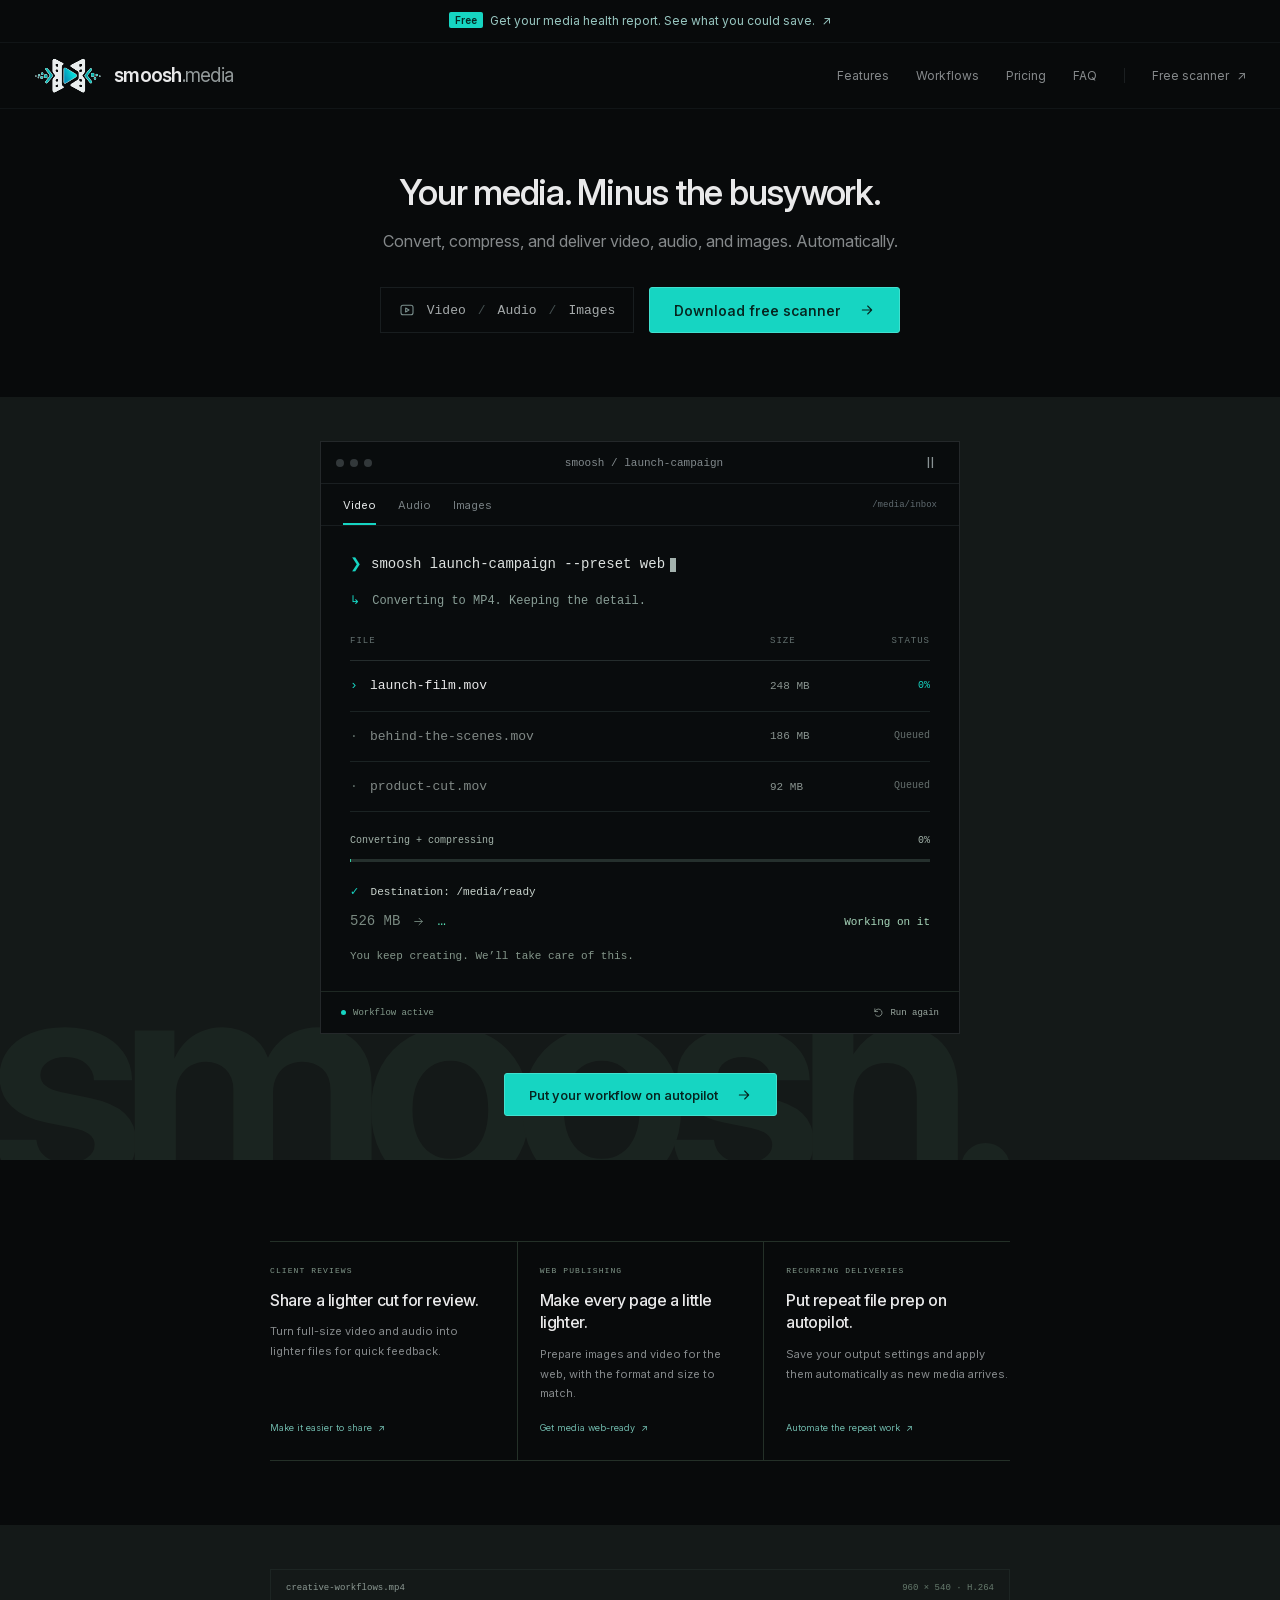
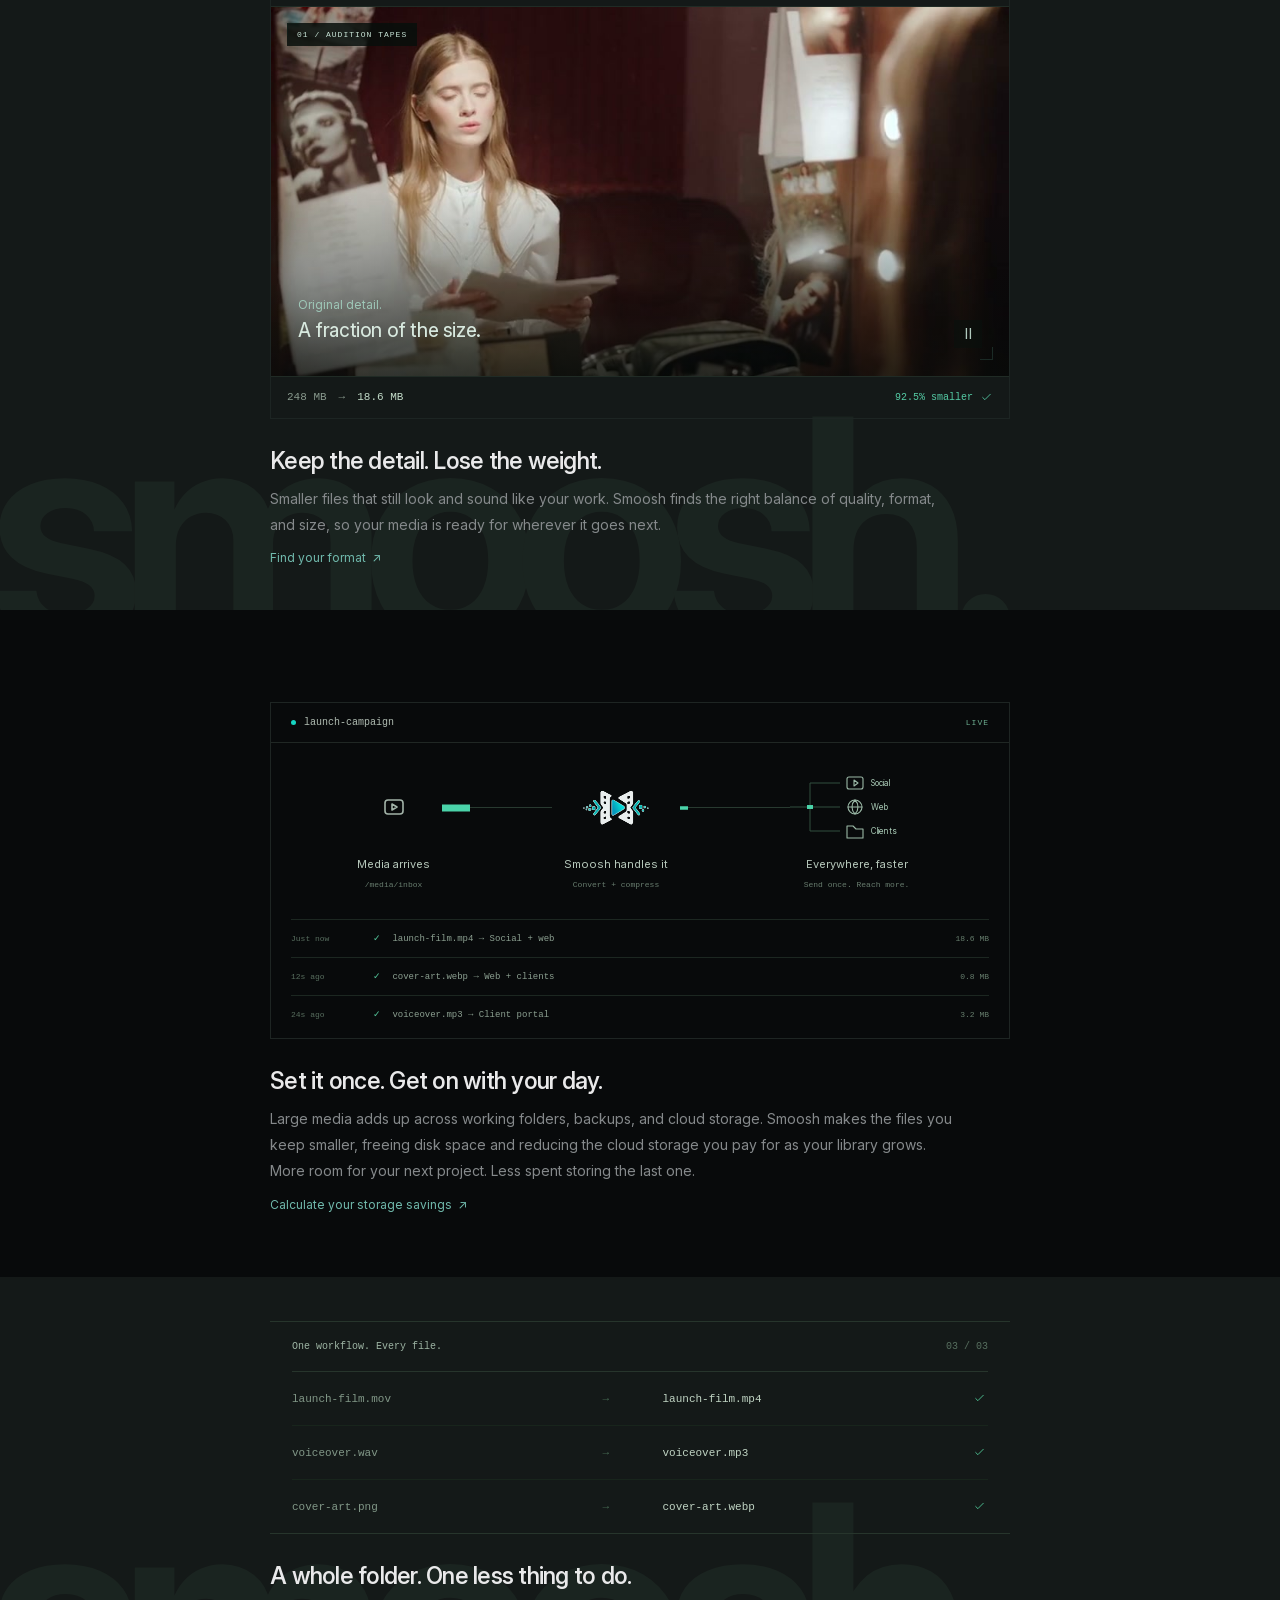
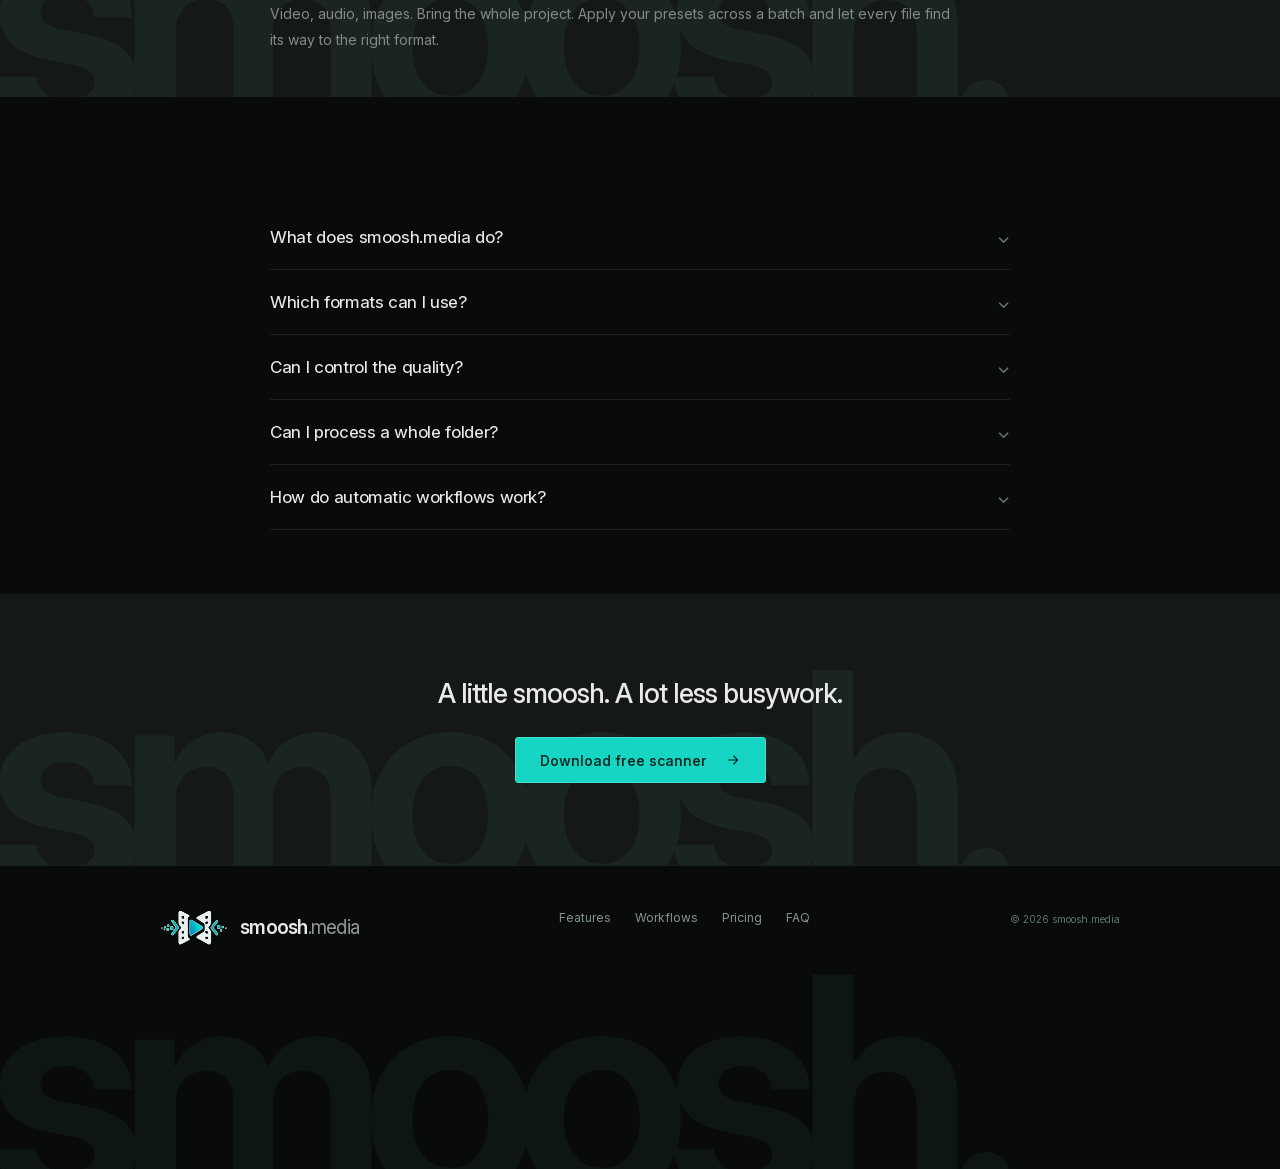
==== commit 2afee2f6: "Synchronize parallel distribution and add branded section bands" ====
--- a/index.html
+++ b/index.html
@@ -45,27 +45,30 @@
       <div class="hero-actions"><span class="format-command"><svg class="icon" aria-hidden="true"><use href="#icon-video"/></svg> Video <span>/</span> Audio <span>/</span> Images</span><a class="button" href="pricing.html#free-scan">Download free scanner <svg class="icon" aria-hidden="true"><use href="#icon-arrow"/></svg></a></div>
     </section>
 
-    <section class="workflow-section" id="workflow" aria-labelledby="workflow-title">
-      <div class="workflow-screen" data-stage="complete">
-        <div class="window-bar"><span class="window-dots" aria-hidden="true"><i></i><i></i><i></i></span><h2 id="workflow-title">smoosh / launch-campaign</h2><button id="workflow-toggle" class="icon-button" type="button" aria-label="Pause workflow animation"><span class="pause-glyph" aria-hidden="true">Ⅱ</span></button></div>
-        <div class="workspace-tabs" role="group" aria-label="Media workflow"><button type="button" data-media="video" aria-pressed="true">Video</button><button type="button" data-media="audio" aria-pressed="false">Audio</button><button type="button" data-media="image" aria-pressed="false">Images</button><span class="workspace-location">/media/inbox</span></div>
-        <div class="terminal-body">
-          <p class="terminal-command"><span aria-hidden="true">❯</span> <span id="typed-command">smoosh launch-campaign --preset web</span><span class="cursor" aria-hidden="true"></span></p>
-          <p class="terminal-heading"><span class="terminal-marker" aria-hidden="true">↳</span> <span id="terminal-heading">3 files found. Let's lighten the load.</span></p>
-          <div class="queue" aria-label="Media processing queue">
-            <div class="queue-header"><span>FILE</span><span>SIZE</span><span>STATUS</span></div>
-            <div class="queue-row" data-row="0" data-state="done"><span class="queue-file"><span class="row-marker" aria-hidden="true">✓</span><span class="file-name">launch-film.mp4</span></span><span class="queue-size">18.6 MB</span><span class="queue-state">Done</span></div>
-            <div class="queue-row" data-row="1" data-state="done"><span class="queue-file"><span class="row-marker" aria-hidden="true">✓</span><span class="file-name">behind-the-scenes.mp4</span></span><span class="queue-size">13.9 MB</span><span class="queue-state">Done</span></div>
-            <div class="queue-row" data-row="2" data-state="done"><span class="queue-file"><span class="row-marker" aria-hidden="true">✓</span><span class="file-name">product-cut.mp4</span></span><span class="queue-size">6.9 MB</span><span class="queue-state">Done</span></div>
+    <div class="section-band">
+      <span class="footer-wordmark" aria-hidden="true">smoosh.</span>
+      <section class="workflow-section" id="workflow" aria-labelledby="workflow-title">
+        <div class="workflow-screen" data-stage="complete">
+          <div class="window-bar"><span class="window-dots" aria-hidden="true"><i></i><i></i><i></i></span><h2 id="workflow-title">smoosh / launch-campaign</h2><button id="workflow-toggle" class="icon-button" type="button" aria-label="Pause workflow animation"><span class="pause-glyph" aria-hidden="true">Ⅱ</span></button></div>
+          <div class="workspace-tabs" role="group" aria-label="Media workflow"><button type="button" data-media="video" aria-pressed="true">Video</button><button type="button" data-media="audio" aria-pressed="false">Audio</button><button type="button" data-media="image" aria-pressed="false">Images</button><span class="workspace-location">/media/inbox</span></div>
+          <div class="terminal-body">
+            <p class="terminal-command"><span aria-hidden="true">❯</span> <span id="typed-command">smoosh launch-campaign --preset web</span><span class="cursor" aria-hidden="true"></span></p>
+            <p class="terminal-heading"><span class="terminal-marker" aria-hidden="true">↳</span> <span id="terminal-heading">3 files found. Let's lighten the load.</span></p>
+            <div class="queue" aria-label="Media processing queue">
+              <div class="queue-header"><span>FILE</span><span>SIZE</span><span>STATUS</span></div>
+              <div class="queue-row" data-row="0" data-state="done"><span class="queue-file"><span class="row-marker" aria-hidden="true">✓</span><span class="file-name">launch-film.mp4</span></span><span class="queue-size">18.6 MB</span><span class="queue-state">Done</span></div>
+              <div class="queue-row" data-row="1" data-state="done"><span class="queue-file"><span class="row-marker" aria-hidden="true">✓</span><span class="file-name">behind-the-scenes.mp4</span></span><span class="queue-size">13.9 MB</span><span class="queue-state">Done</span></div>
+              <div class="queue-row" data-row="2" data-state="done"><span class="queue-file"><span class="row-marker" aria-hidden="true">✓</span><span class="file-name">product-cut.mp4</span></span><span class="queue-size">6.9 MB</span><span class="queue-state">Done</span></div>
+            </div>
+            <div class="encoding"><div class="encoding-label"><span id="encoding-status">Optimized for the web</span><span id="encoding-percent">100%</span></div><div class="encoding-track"><div id="encoding-progress"></div></div></div>
+            <div class="terminal-result"><p><span class="terminal-marker" aria-hidden="true">✓</span> <span id="delivery-status">3 files delivered to /media/ready</span></p><p class="result-sizes"><span id="original-total">526 MB</span><svg class="icon" aria-hidden="true"><use href="#icon-arrow"/></svg><strong id="output-total">39.4 MB</strong><span class="saved-label" id="saved-label">92.5% lighter</span></p></div>
+            <p class="terminal-finish" id="terminal-finish">Same content. A lot less file.</p>
           </div>
-          <div class="encoding"><div class="encoding-label"><span id="encoding-status">Optimized for the web</span><span id="encoding-percent">100%</span></div><div class="encoding-track"><div id="encoding-progress"></div></div></div>
-          <div class="terminal-result"><p><span class="terminal-marker" aria-hidden="true">✓</span> <span id="delivery-status">3 files delivered to /media/ready</span></p><p class="result-sizes"><span id="original-total">526 MB</span><svg class="icon" aria-hidden="true"><use href="#icon-arrow"/></svg><strong id="output-total">39.4 MB</strong><span class="saved-label" id="saved-label">92.5% lighter</span></p></div>
-          <p class="terminal-finish" id="terminal-finish">Same content. A lot less file.</p>
+          <div class="workspace-footer"><span><span class="status-dot"></span> Workflow active</span><button class="text-button" id="replay" type="button"><svg class="icon" aria-hidden="true"><use href="#icon-replay"/></svg>Run again</button></div>
         </div>
-        <div class="workspace-footer"><span><span class="status-dot"></span> Workflow active</span><button class="text-button" id="replay" type="button"><svg class="icon" aria-hidden="true"><use href="#icon-replay"/></svg>Run again</button></div>
-      </div>
-      <a class="button workspace-cta" href="#automate">Put your workflow on autopilot <svg class="icon" aria-hidden="true"><use href="#icon-arrow"/></svg></a>
-    </section>
+        <a class="button workspace-cta" href="#automate">Put your workflow on autopilot <svg class="icon" aria-hidden="true"><use href="#icon-arrow"/></svg></a>
+      </section>
+    </div>
 
     <section id="use-cases" class="use-cases content-width" aria-label="Built for your everyday media work">
       <a class="use-case" href="#compress">
@@ -88,14 +91,17 @@
       </a>
     </section>
 
-    <section class="feature-section content-width" id="compress" aria-labelledby="compress-title">
-      <div class="film-visual">
-        <div class="film-topline"><span>creative-workflows.mp4</span><span>960 × 540 <span aria-hidden="true">·</span> H.264</span></div>
-        <div class="film-stage"><video id="product-film" controls loop muted playsinline preload="metadata" poster="assets/creative-workflows-poster.jpg" aria-label="People preparing auditions, editing a rough cut, collaborating on delivery, and recording creator content"><source src="assets/creative-workflows.mp4" type="video/mp4"></video><span class="film-scene" id="film-scene" aria-hidden="true">01 / AUDITION TAPES</span><span class="film-corner film-corner-tl" aria-hidden="true"></span><span class="film-corner film-corner-br" aria-hidden="true"></span><div class="film-caption"><span>Original detail.<br><strong>A fraction of the size.</strong></span><button class="film-toggle icon-button" type="button" id="film-toggle" aria-label="Pause video"><span aria-hidden="true">Ⅱ</span></button></div></div>
-        <div class="film-stats"><span>248 MB <span aria-hidden="true">→</span> <strong>18.6 MB</strong></span><span class="film-saving">92.5% smaller <svg class="icon" aria-hidden="true"><use href="#icon-check"/></svg></span></div>
-      </div>
-      <div class="feature-copy"><h2 id="compress-title">Keep the detail. Lose the weight.</h2><p>Smaller files that still look and sound like your work. Smoosh finds the right balance of quality, format, and size, so your media is ready for wherever it goes next.</p><a class="inline-link" href="#workflow">Find your format <span aria-hidden="true">↗</span></a></div>
-    </section>
+    <div class="section-band">
+      <span class="footer-wordmark" aria-hidden="true">smoosh.</span>
+      <section class="feature-section content-width" id="compress" aria-labelledby="compress-title">
+        <div class="film-visual">
+          <div class="film-topline"><span>creative-workflows.mp4</span><span>960 × 540 <span aria-hidden="true">·</span> H.264</span></div>
+          <div class="film-stage"><video id="product-film" controls loop muted playsinline preload="metadata" poster="assets/creative-workflows-poster.jpg" aria-label="People preparing auditions, editing a rough cut, collaborating on delivery, and recording creator content"><source src="assets/creative-workflows.mp4" type="video/mp4"></video><span class="film-scene" id="film-scene" aria-hidden="true">01 / AUDITION TAPES</span><span class="film-corner film-corner-tl" aria-hidden="true"></span><span class="film-corner film-corner-br" aria-hidden="true"></span><div class="film-caption"><span>Original detail.<br><strong>A fraction of the size.</strong></span><button class="film-toggle icon-button" type="button" id="film-toggle" aria-label="Pause video"><span aria-hidden="true">Ⅱ</span></button></div></div>
+          <div class="film-stats"><span>248 MB <span aria-hidden="true">→</span> <strong>18.6 MB</strong></span><span class="film-saving">92.5% smaller <svg class="icon" aria-hidden="true"><use href="#icon-check"/></svg></span></div>
+        </div>
+        <div class="feature-copy"><h2 id="compress-title">Keep the detail. Lose the weight.</h2><p>Smaller files that still look and sound like your work. Smoosh finds the right balance of quality, format, and size, so your media is ready for wherever it goes next.</p><a class="inline-link" href="#workflow">Find your format <span aria-hidden="true">↗</span></a></div>
+      </section>
+    </div>
 
     <section class="feature-section content-width" id="automate" aria-labelledby="automate-title">
       <div class="automation-visual">
@@ -109,9 +115,16 @@
             <div class="pipeline-glyph">
               <svg class="distribution-map" viewBox="0 0 133 72" aria-hidden="true">
                 <g fill="none" stroke="#304e3e" stroke-width="1"><path d="M0 36H20M20 12V60M20 12H50M20 36H50M20 60H50"/></g>
-                <g class="distribution-packet packet-social"><rect x="-3" y="-1.5" width="6" height="3"/></g>
-                <g class="distribution-packet packet-web"><rect x="-3" y="-1.5" width="6" height="3"/></g>
-                <g class="distribution-packet packet-clients"><rect x="-3" y="-1.5" width="6" height="3"/></g>
+                <g class="distribution-batch">
+                  <g class="distribution-packet packet-social"><rect x="-3" y="-1.5" width="6" height="3"/></g>
+                  <g class="distribution-packet packet-web"><rect x="-3" y="-1.5" width="6" height="3"/></g>
+                  <g class="distribution-packet packet-clients"><rect x="-3" y="-1.5" width="6" height="3"/></g>
+                </g>
+                <g class="distribution-batch distribution-batch-offset">
+                  <g class="distribution-packet packet-social"><rect x="-3" y="-1.5" width="6" height="3"/></g>
+                  <g class="distribution-packet packet-web"><rect x="-3" y="-1.5" width="6" height="3"/></g>
+                  <g class="distribution-packet packet-clients"><rect x="-3" y="-1.5" width="6" height="3"/></g>
+                </g>
                 <g fill="none" stroke="#9bb9a7" stroke-width="1.1" stroke-linejoin="round" stroke-linecap="round">
                   <rect x="57" y="6" width="16" height="12" rx="2"/><path d="m64 9 4 3-4 3Z"/>
                   <circle cx="65" cy="36" r="7"/><path d="M58 36H72M65 29C61 33 61 39 65 43M65 29C69 33 69 39 65 43"/>
@@ -129,10 +142,13 @@
 
     </section>
 
-    <section class="feature-section content-width batch-section" aria-labelledby="batch-title">
-      <div class="batch-visual"><div class="batch-title"><span>One workflow. Every file.</span><span>03 / 03</span></div><div class="batch-line"><span>launch-film.mov</span><span class="batch-arrow" aria-hidden="true">→</span><span>launch-film.mp4</span><svg class="icon" aria-hidden="true"><use href="#icon-check"/></svg></div><div class="batch-line"><span>voiceover.wav</span><span class="batch-arrow" aria-hidden="true">→</span><span>voiceover.mp3</span><svg class="icon" aria-hidden="true"><use href="#icon-check"/></svg></div><div class="batch-line"><span>cover-art.png</span><span class="batch-arrow" aria-hidden="true">→</span><span>cover-art.webp</span><svg class="icon" aria-hidden="true"><use href="#icon-check"/></svg></div></div>
-      <div class="feature-copy"><h2 id="batch-title">A whole folder. One less thing to do.</h2><p>Video, audio, images. Bring the whole project. Apply your presets across a batch and let every file find its way to the right format.</p></div>
-    </section>
+    <div class="section-band">
+      <span class="footer-wordmark" aria-hidden="true">smoosh.</span>
+      <section class="feature-section content-width batch-section" aria-labelledby="batch-title">
+        <div class="batch-visual"><div class="batch-title"><span>One workflow. Every file.</span><span>03 / 03</span></div><div class="batch-line"><span>launch-film.mov</span><span class="batch-arrow" aria-hidden="true">→</span><span>launch-film.mp4</span><svg class="icon" aria-hidden="true"><use href="#icon-check"/></svg></div><div class="batch-line"><span>voiceover.wav</span><span class="batch-arrow" aria-hidden="true">→</span><span>voiceover.mp3</span><svg class="icon" aria-hidden="true"><use href="#icon-check"/></svg></div><div class="batch-line"><span>cover-art.png</span><span class="batch-arrow" aria-hidden="true">→</span><span>cover-art.webp</span><svg class="icon" aria-hidden="true"><use href="#icon-check"/></svg></div></div>
+        <div class="feature-copy"><h2 id="batch-title">A whole folder. One less thing to do.</h2><p>Video, audio, images. Bring the whole project. Apply your presets across a batch and let every file find its way to the right format.</p></div>
+      </section>
+    </div>
 
     <section class="faq content-width" id="faq" aria-label="Frequently asked questions">
       <details><summary>What does smoosh.media do?<span aria-hidden="true">⌄</span></summary><p>Smoosh converts, compresses, and delivers your video, audio, and images. Prepare one file or put a whole workflow on autopilot, with output settings that fit the way you work.</p></details>
@@ -141,7 +157,10 @@
       <details><summary>Can I process a whole folder?<span aria-hidden="true">⌄</span></summary><p>Absolutely. Add a batch or connect a folder to a workflow. Smoosh applies your settings to each file and keeps the results together, ready for the next step.</p></details>
       <details><summary>How do automatic workflows work?<span aria-hidden="true">⌄</span></summary><p>Pick an input, choose your conversion and compression settings, and set a destination. New media is prepared and delivered as it arrives. Set it once, then let it run.</p></details>
     </section>
-    <section class="closing content-width" aria-labelledby="closing-title"><h2 id="closing-title">A little smoosh. A lot less busywork.</h2><a class="button" href="pricing.html#free-scan">Download free scanner <svg class="icon" aria-hidden="true"><use href="#icon-arrow"/></svg></a></section>
+    <div class="section-band">
+      <span class="footer-wordmark" aria-hidden="true">smoosh.</span>
+      <section class="closing content-width" aria-labelledby="closing-title"><h2 id="closing-title">A little smoosh. A lot less busywork.</h2><a class="button" href="pricing.html#free-scan">Download free scanner <svg class="icon" aria-hidden="true"><use href="#icon-arrow"/></svg></a></section>
+    </div>
   </main>
   <footer class="site-footer"><div class="footer-inner"><a class="brand" href="./"><span class="brand-logo" aria-hidden="true"><img src="assets/logo-dark.svg" alt="" width="1080" height="560" decoding="async"></span>smoosh<span class="brand-domain">.media</span></a><div><a href="#compress">Features</a><a href="#automate">Workflows</a><a href="pricing.html">Pricing</a><a href="#faq">FAQ</a></div><span>© 2026 smoosh.media</span></div><span class="footer-wordmark" aria-hidden="true">smoosh.</span></footer>
 </body>
--- a/styles.css
+++ b/styles.css
@@ -157,17 +157,21 @@
 .mini-mark { width: 68px; }
 .pipeline-line { height: 1px; max-width: 110px; flex: 1; background: #283a30; margin: 36px 12px 0; position: relative; overflow: visible; }
 .pipeline-line i { position: absolute; top: 50%; left: 0; width: min(var(--pulse-width), 100%); height: var(--pulse-height); background: #4ad3a9; transform: translateY(-50%); animation: travel var(--travel-duration) linear infinite; }
-.pipeline-incoming { --pulse-width: 28px; --pulse-height: 7px; --travel-duration: 4.6s; }
-.pipeline-outgoing { margin-right: 0; --pulse-width: 8px; --pulse-height: 3px; --travel-duration: 1.1s; }
-.pipeline-outgoing i:nth-child(2) { animation-delay: -.55s; }
+.pipeline-incoming { --pulse-width: 28px; --pulse-height: 7px; --travel-duration: 2.8s; }
+.pipeline-outgoing { margin-right: 0; --pulse-width: 8px; --pulse-height: 3px; --travel-duration: 2.4s; }
+.pipeline-outgoing i { animation-name: distribute-trunk; }
+.pipeline-outgoing i:nth-child(2) { animation-delay: -1.2s; }
 .distribution-map { display: block; width: 133px; height: 72px; }
 .distribution-packet { fill: #4ad3a9; transform: translate(20px,36px); }
-.packet-social { animation: distribute-social 1.5s linear infinite; animation-delay: -.2s; }
-.packet-web { animation: distribute-web 1.2s linear infinite; animation-delay: -.6s; }
-.packet-clients { animation: distribute-clients 1.5s linear infinite; animation-delay: -.9s; }
-@keyframes distribute-social { 0% { transform: translate(0px,36px); opacity: 0; } 15% { opacity: 1; } 30% { transform: translate(20px,36px); } 65% { transform: translate(20px,12px); } 90% { opacity: 1; } 100% { transform: translate(50px,12px); opacity: 0; } }
-@keyframes distribute-web { 0% { transform: translate(0px,36px); opacity: 0; } 15%,85% { opacity: 1; } 100% { transform: translate(50px,36px); opacity: 0; } }
-@keyframes distribute-clients { 0% { transform: translate(0px,36px); opacity: 0; } 15% { opacity: 1; } 30% { transform: translate(20px,36px); } 65% { transform: translate(20px,60px); } 90% { opacity: 1; } 100% { transform: translate(50px,60px); opacity: 0; } }
+.packet-social { animation: distribute-social 2.4s linear infinite; }
+.packet-web { animation: distribute-web 2.4s linear infinite; }
+.packet-clients { animation: distribute-clients 2.4s linear infinite; }
+.distribution-batch-offset .distribution-packet { animation-delay: -1.2s; }
+/* Each trunk packet becomes three simultaneous branches on one shared cycle. */
+@keyframes distribute-trunk { 0% { left: 0; transform: translate(0,-50%); opacity: 0; } 6% { opacity: 1; } 45% { left: 100%; transform: translate(-100%,-50%); opacity: 1; } 49%,100% { left: 100%; transform: translate(-100%,-50%); opacity: 0; } }
+@keyframes distribute-social { 0%,44% { transform: translate(0px,36px); opacity: 0; } 45% { transform: translate(0px,36px); opacity: 1; } 55% { transform: translate(20px,36px); } 70% { transform: translate(20px,12px); } 90% { transform: translate(50px,12px); opacity: 1; } 95%,100% { transform: translate(50px,12px); opacity: 0; } }
+@keyframes distribute-web { 0%,44% { transform: translate(0px,36px); opacity: 0; } 45% { transform: translate(0px,36px); opacity: 1; } 55% { transform: translate(20px,36px); } 70% { transform: translate(35px,36px); } 90% { transform: translate(50px,36px); opacity: 1; } 95%,100% { transform: translate(50px,36px); opacity: 0; } }
+@keyframes distribute-clients { 0%,44% { transform: translate(0px,36px); opacity: 0; } 45% { transform: translate(0px,36px); opacity: 1; } 55% { transform: translate(20px,36px); } 70% { transform: translate(20px,60px); } 90% { transform: translate(50px,60px); opacity: 1; } 95%,100% { transform: translate(50px,60px); opacity: 0; } }
 .activity-feed { padding: 0 20px 5px; }
 .activity-row { display: flex; align-items: center; gap: 25px; border-top: 1px solid #1c2721; padding: 13px 0; font: 9px var(--mono); color: #8ca091; animation: feed-entry 8s infinite; }
 .activity-row:nth-child(2) { animation-delay: .3s; }
@@ -262,7 +266,9 @@
   .pipeline-step>span:not(.mini-mark) { grid-column: 2; align-self: end; font-size: 12px; line-height: 1.4; }
   .pipeline-step small { grid-column: 2; align-self: start; margin-top: 0; font-size: 9px; line-height: 1.6; }
   .pipeline-line { flex: none; width: 1px; height: 28px; margin: 3px 0 3px 36px; }
-  .pipeline-line i { top: 0; left: 50%; width: var(--pulse-height); height: min(var(--pulse-width),100%); transform: translate(-50%,0); animation-name: travel-down; }
+  .pipeline-line i { top: 0; left: 50%; width: var(--pulse-height); height: min(var(--pulse-width),60%); transform: translate(-50%,0); animation-name: travel-down; }
+  .pipeline-outgoing i { animation-name: distribute-trunk-down; }
+  @keyframes distribute-trunk-down { 0% { top: 0; transform: translate(-50%,0); opacity: 0; } 6% { opacity: 1; } 45% { top: 100%; transform: translate(-50%,-100%); opacity: 1; } 49%,100% { top: 100%; transform: translate(-50%,-100%); opacity: 0; } }
   .distribution-map { width: 90px; height: auto; }
   .pipeline-distribution-step .pipeline-glyph { width: 90px; }
   .pipeline-distribution-step small { max-width: 180px; }
@@ -482,3 +488,15 @@
   .storage-calculator h2 { font-size: 23px; }
   #pricing-hero .hero-actions { gap: 20px; }
 }
+
+/* Full-width alternate bands share the footer's existing brand wordmark. */
+.section-band { position: relative; isolation: isolate; overflow: hidden; margin-top: 64px; padding-block: 44px; background: #141918; }
+.section-band>.footer-wordmark { z-index: -1; color: #293b31; opacity: .32; pointer-events: none; }
+.section-band>section { margin-block: 0; }
+.section-band>#plans { margin-top: 0; }
+.section-band>#billing { margin: 0 auto 32px; }
+.section-band>.closing { padding-block: 38px; }
+@media(max-width:680px) {
+  .section-band { margin-top: 48px; padding-block: 32px; }
+  .section-band>.closing { padding-block: 25px; }
+}
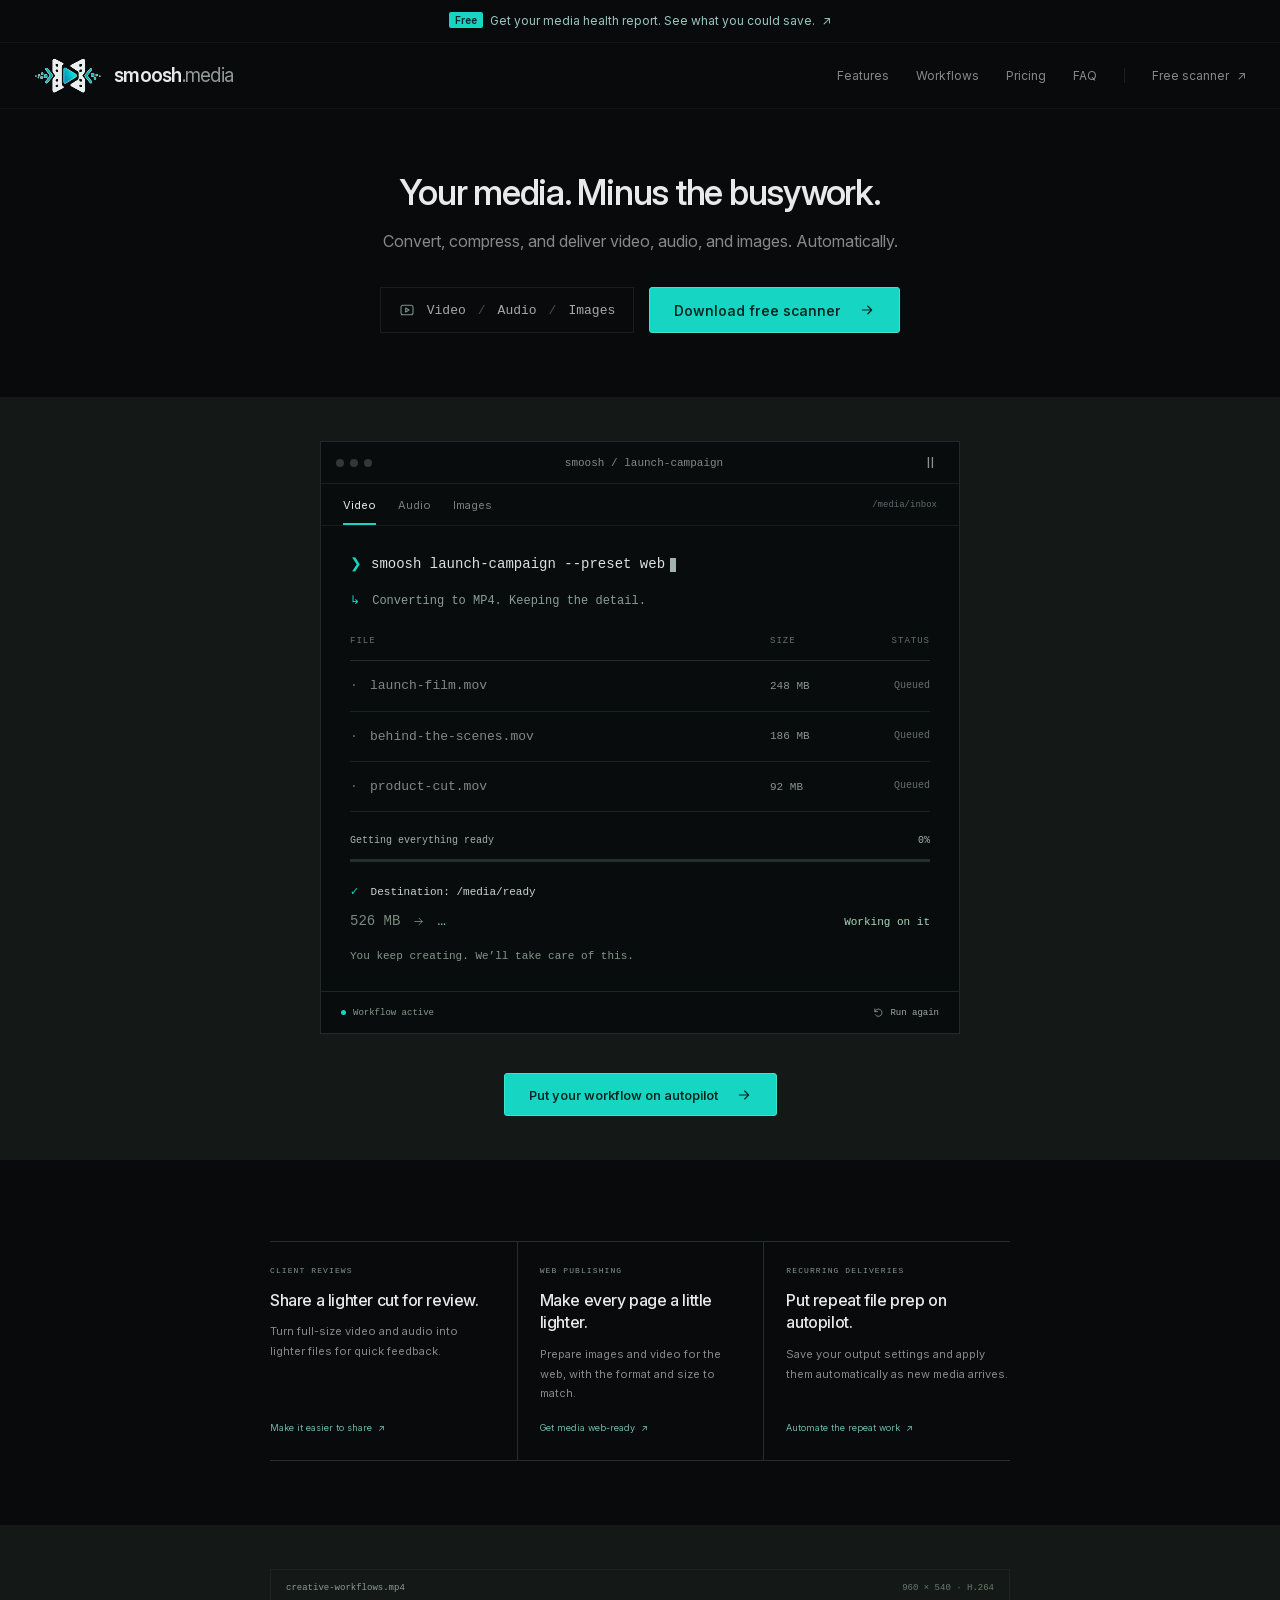
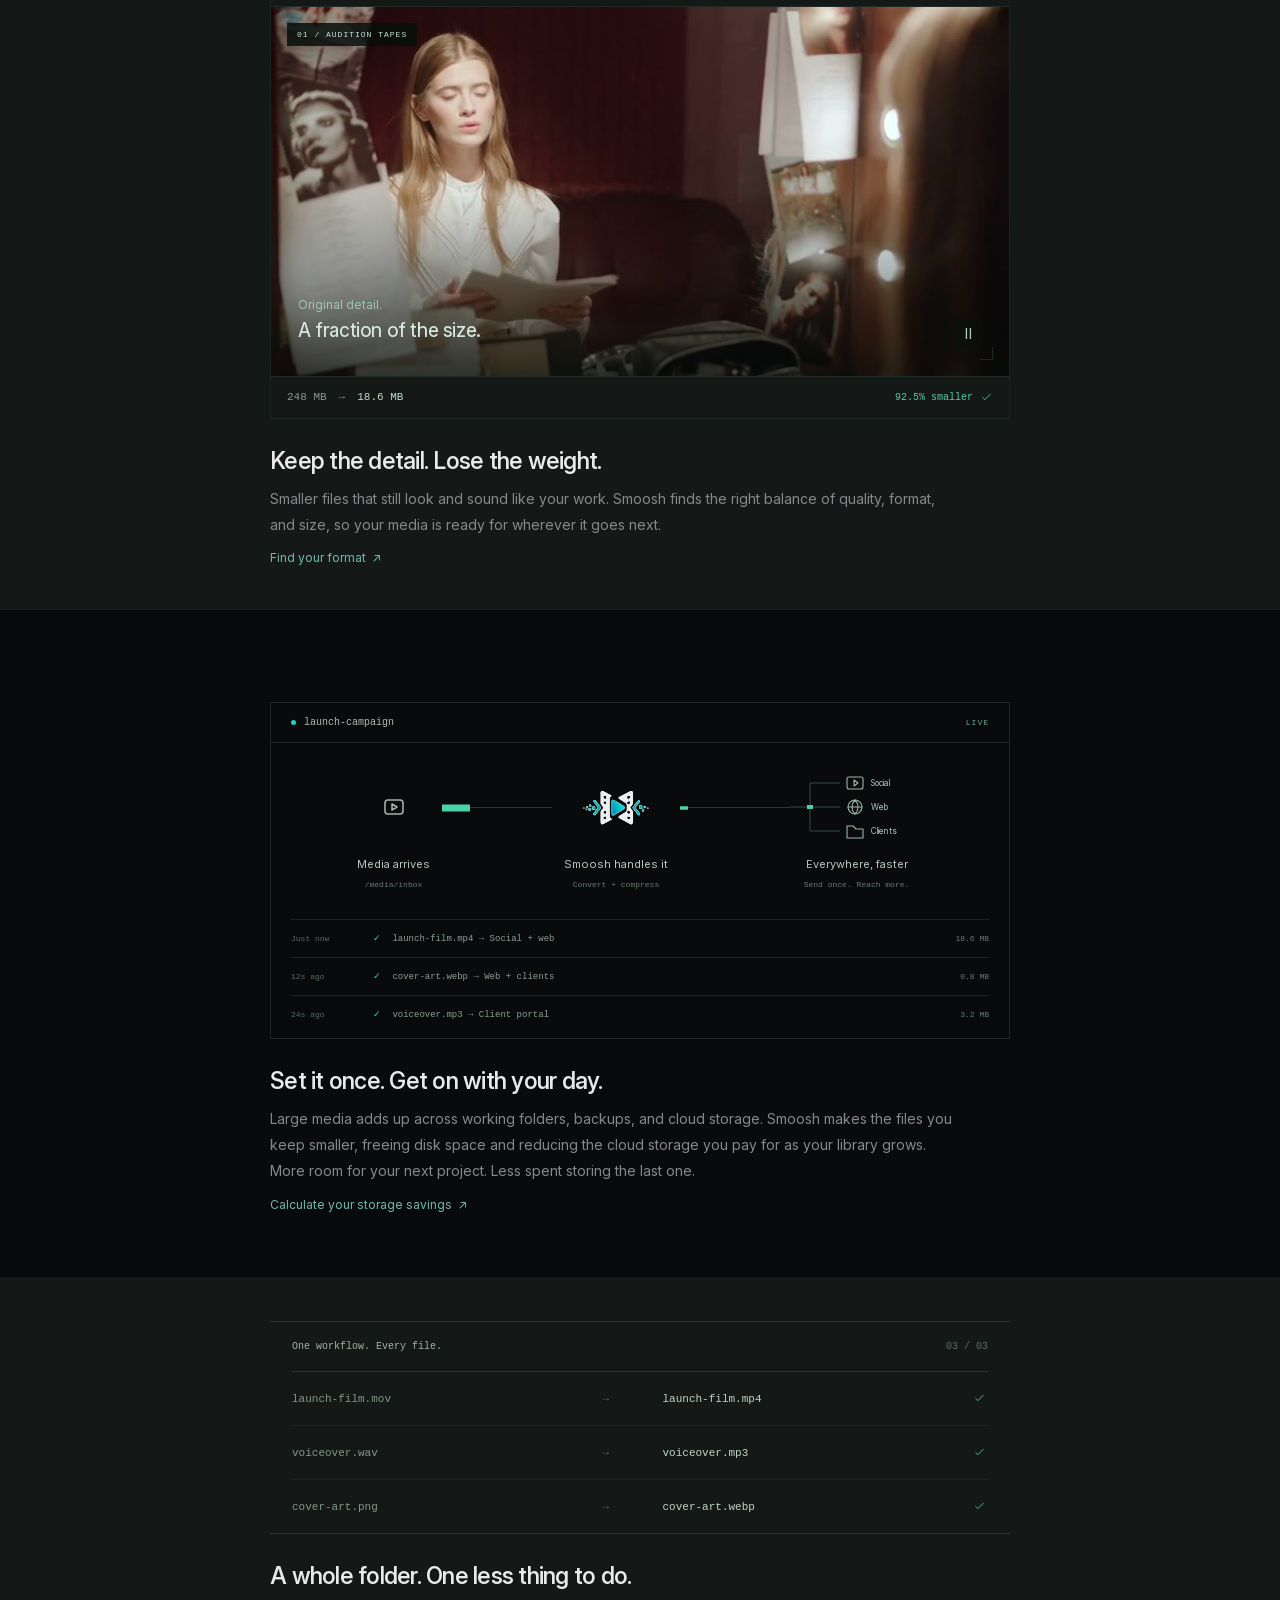
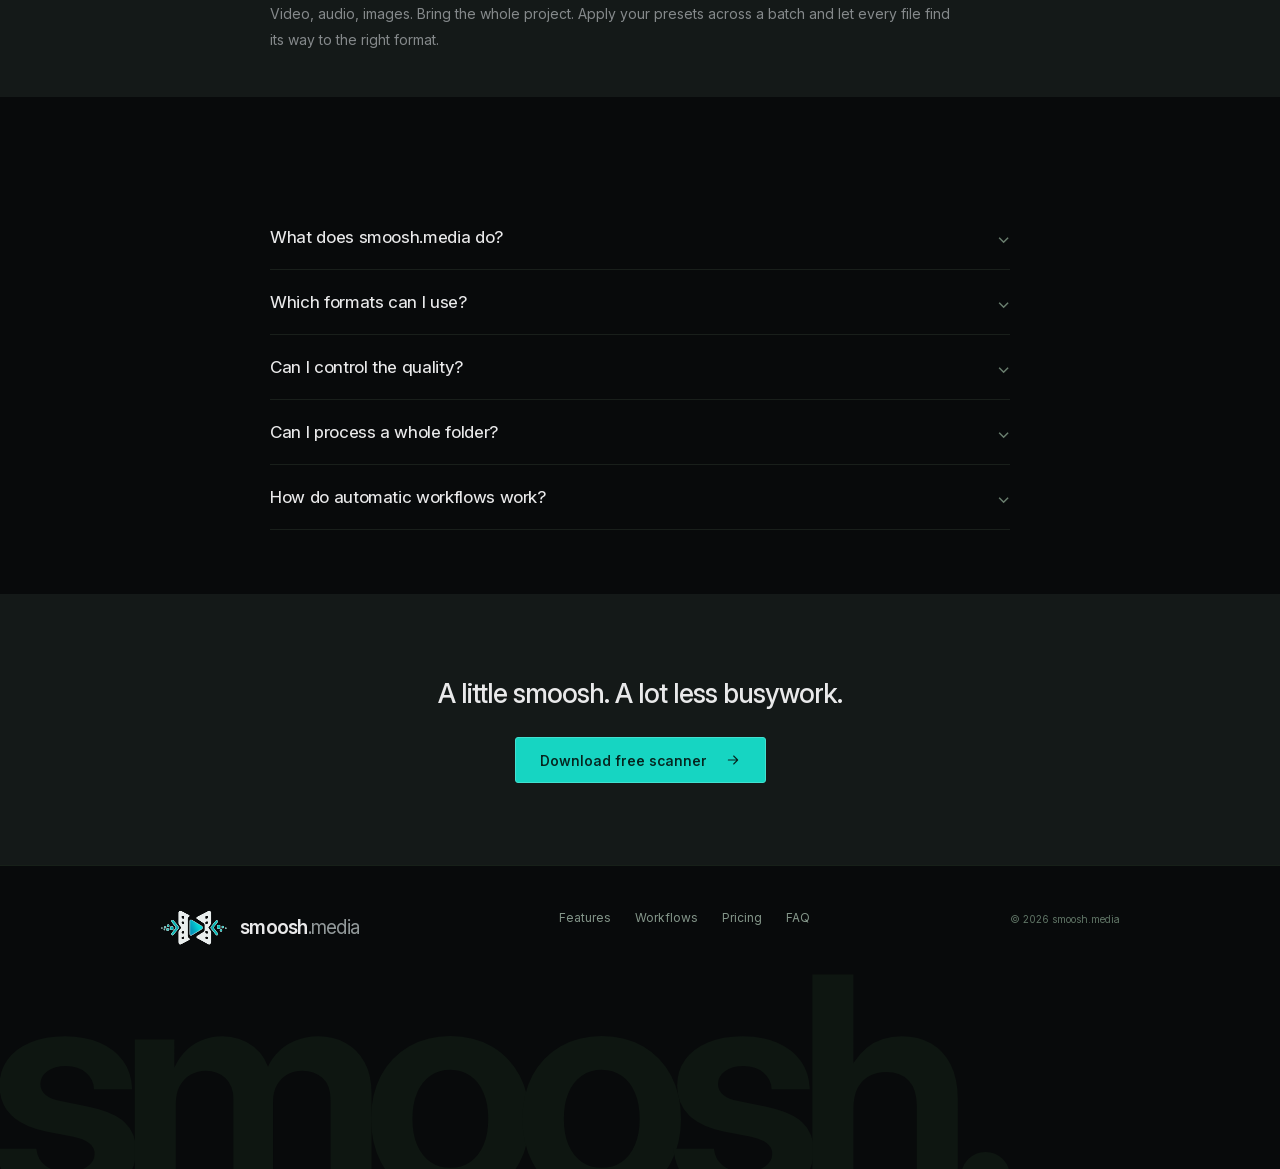
==== commit 3a18de9a: "Remove wordmarks from section bands" ====
--- a/index.html
+++ b/index.html
@@ -46,7 +46,6 @@
     </section>
 
     <div class="section-band">
-      <span class="footer-wordmark" aria-hidden="true">smoosh.</span>
       <section class="workflow-section" id="workflow" aria-labelledby="workflow-title">
         <div class="workflow-screen" data-stage="complete">
           <div class="window-bar"><span class="window-dots" aria-hidden="true"><i></i><i></i><i></i></span><h2 id="workflow-title">smoosh / launch-campaign</h2><button id="workflow-toggle" class="icon-button" type="button" aria-label="Pause workflow animation"><span class="pause-glyph" aria-hidden="true">Ⅱ</span></button></div>
@@ -92,7 +91,6 @@
     </section>
 
     <div class="section-band">
-      <span class="footer-wordmark" aria-hidden="true">smoosh.</span>
       <section class="feature-section content-width" id="compress" aria-labelledby="compress-title">
         <div class="film-visual">
           <div class="film-topline"><span>creative-workflows.mp4</span><span>960 × 540 <span aria-hidden="true">·</span> H.264</span></div>
@@ -143,7 +141,6 @@
     </section>
 
     <div class="section-band">
-      <span class="footer-wordmark" aria-hidden="true">smoosh.</span>
       <section class="feature-section content-width batch-section" aria-labelledby="batch-title">
         <div class="batch-visual"><div class="batch-title"><span>One workflow. Every file.</span><span>03 / 03</span></div><div class="batch-line"><span>launch-film.mov</span><span class="batch-arrow" aria-hidden="true">→</span><span>launch-film.mp4</span><svg class="icon" aria-hidden="true"><use href="#icon-check"/></svg></div><div class="batch-line"><span>voiceover.wav</span><span class="batch-arrow" aria-hidden="true">→</span><span>voiceover.mp3</span><svg class="icon" aria-hidden="true"><use href="#icon-check"/></svg></div><div class="batch-line"><span>cover-art.png</span><span class="batch-arrow" aria-hidden="true">→</span><span>cover-art.webp</span><svg class="icon" aria-hidden="true"><use href="#icon-check"/></svg></div></div>
         <div class="feature-copy"><h2 id="batch-title">A whole folder. One less thing to do.</h2><p>Video, audio, images. Bring the whole project. Apply your presets across a batch and let every file find its way to the right format.</p></div>
@@ -158,7 +155,6 @@
       <details><summary>How do automatic workflows work?<span aria-hidden="true">⌄</span></summary><p>Pick an input, choose your conversion and compression settings, and set a destination. New media is prepared and delivered as it arrives. Set it once, then let it run.</p></details>
     </section>
     <div class="section-band">
-      <span class="footer-wordmark" aria-hidden="true">smoosh.</span>
       <section class="closing content-width" aria-labelledby="closing-title"><h2 id="closing-title">A little smoosh. A lot less busywork.</h2><a class="button" href="pricing.html#free-scan">Download free scanner <svg class="icon" aria-hidden="true"><use href="#icon-arrow"/></svg></a></section>
     </div>
   </main>
--- a/styles.css
+++ b/styles.css
@@ -489,9 +489,8 @@
   #pricing-hero .hero-actions { gap: 20px; }
 }
 
-/* Full-width alternate bands share the footer's existing brand wordmark. */
+/* Full-width alternating section backgrounds. */
 .section-band { position: relative; isolation: isolate; overflow: hidden; margin-top: 64px; padding-block: 44px; background: #141918; }
-.section-band>.footer-wordmark { z-index: -1; color: #293b31; opacity: .32; pointer-events: none; }
 .section-band>section { margin-block: 0; }
 .section-band>#plans { margin-top: 0; }
 .section-band>#billing { margin: 0 auto 32px; }
